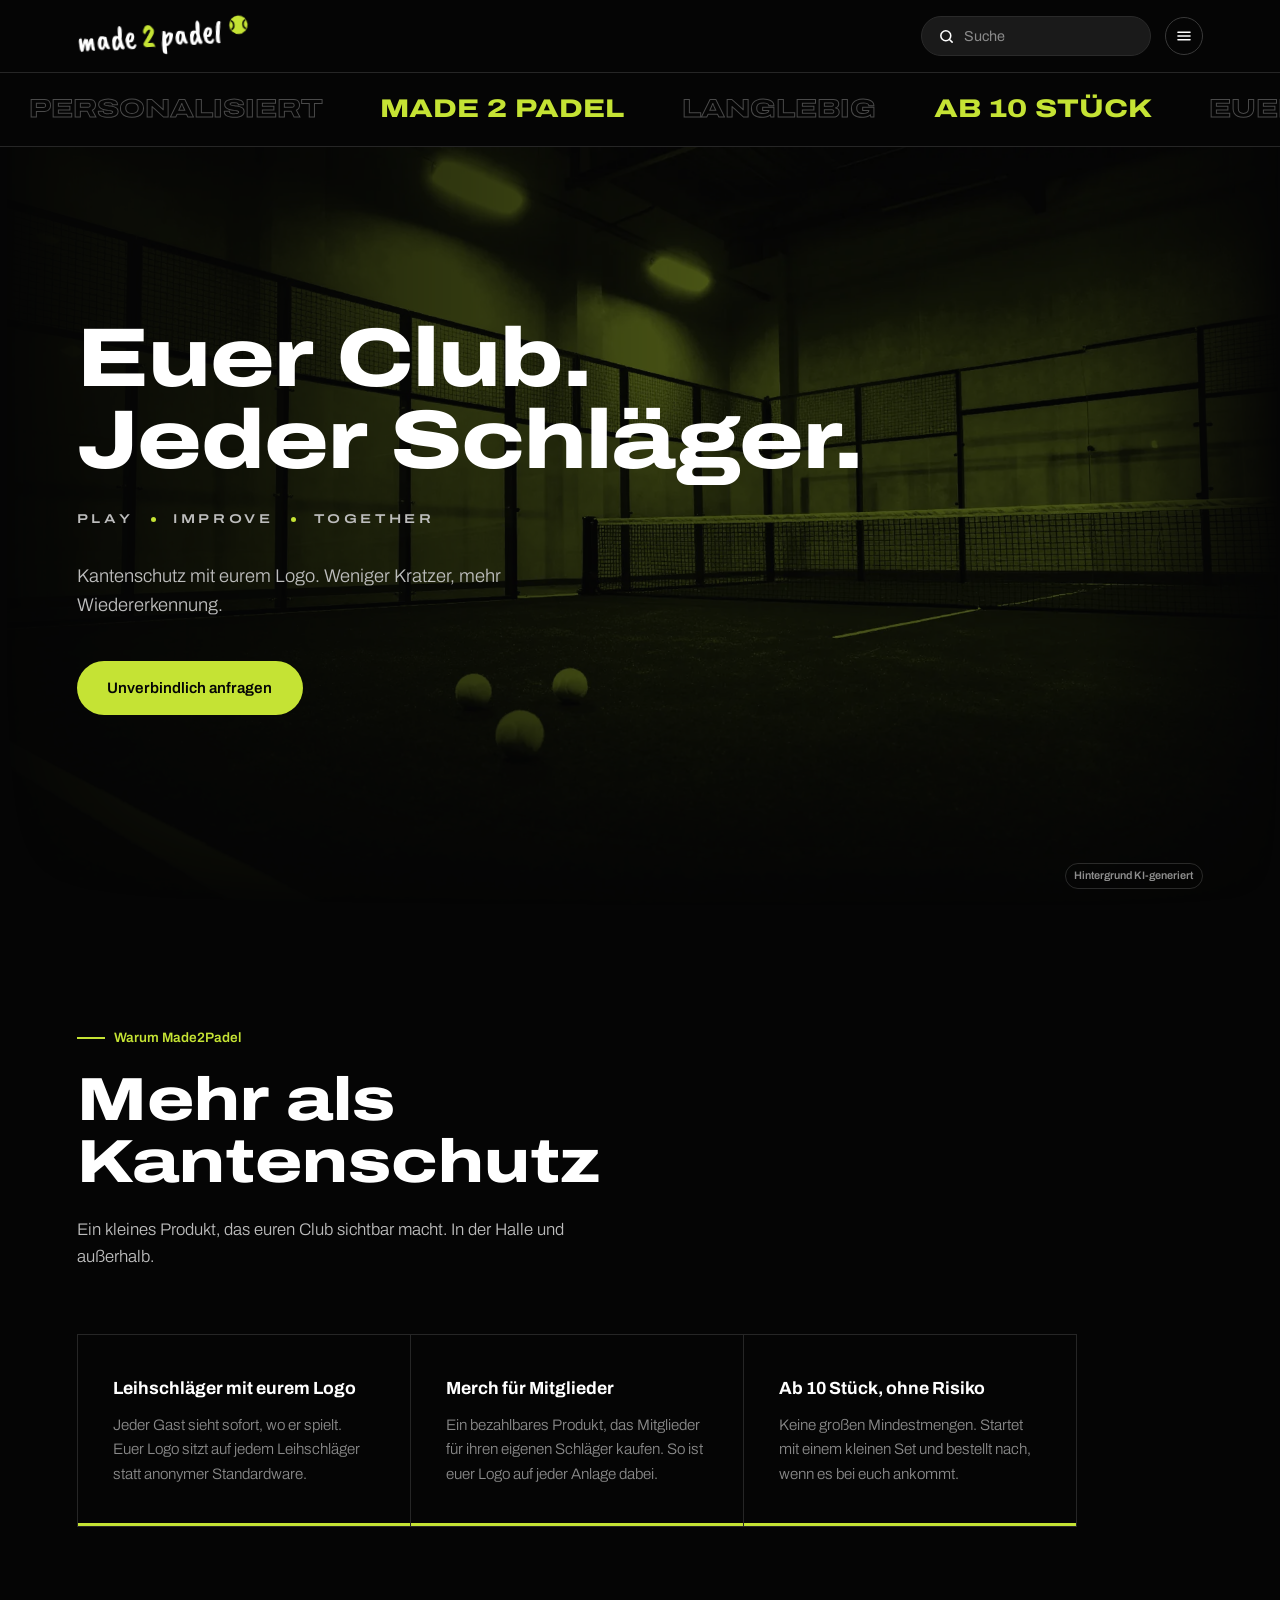
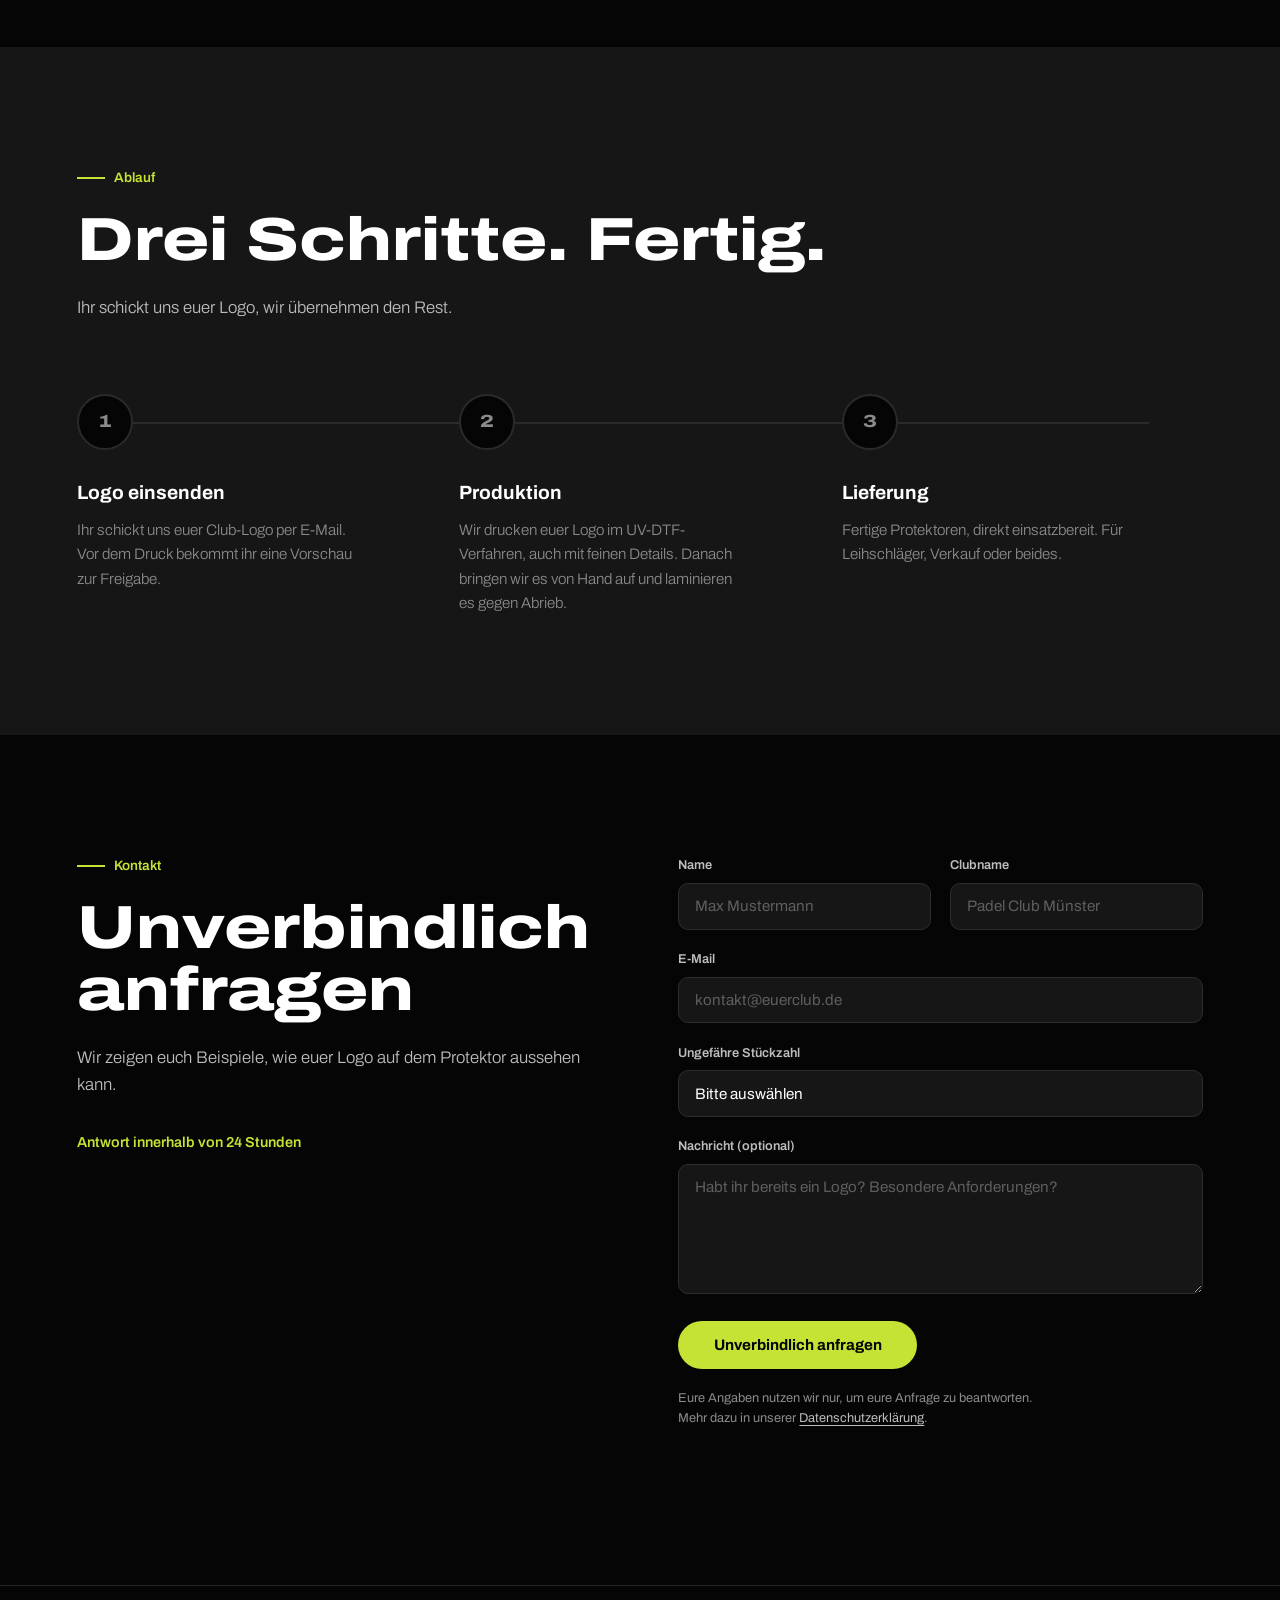
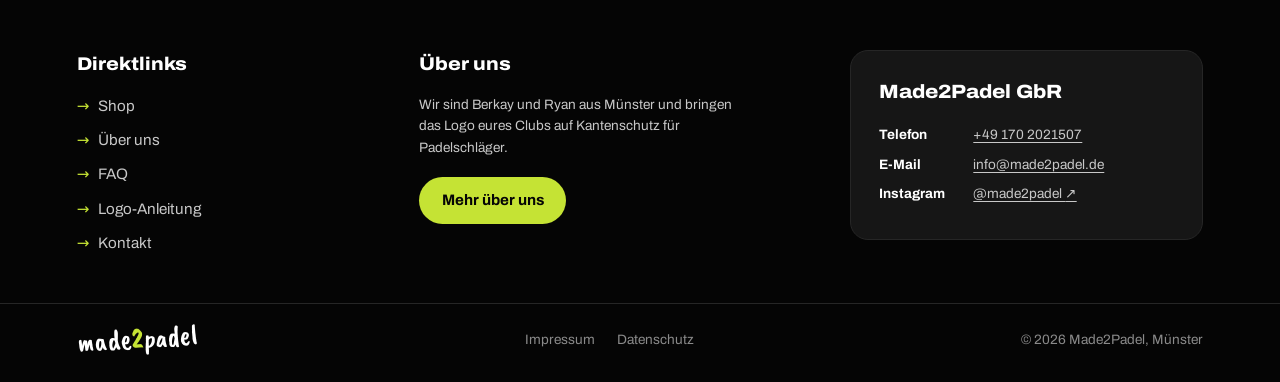
==== index.html @ cf43e8d5 "Linkvorschau (Open Graph) für alle Seiten mit eigenem Vorschaubild Co-Authored-By: Claude Opus 5.5 <" ====
<!DOCTYPE html>
<html lang="de">
<head>
<meta charset="UTF-8">
<meta name="viewport" content="width=device-width, initial-scale=1, viewport-fit=cover">
<link rel="icon" href="/favicon.ico?v=3" sizes="any">
<link rel="icon" href="/favicon-32.png?v=3" type="image/png" sizes="32x32">
<link rel="icon" href="/favicon-192.png?v=3" type="image/png" sizes="192x192">
<link rel="icon" href="/favicon.svg?v=3" type="image/svg+xml">
<link rel="apple-touch-icon" href="/apple-touch-icon.png?v=3">
<title>Made2Padel – Personalisierte Schlägerprotektoren</title>
<link rel="canonical" href="https://made2padel.de/">
<link rel="stylesheet" href="fonts.css">
<meta name="description" content="Personalisierte Schlägerprotektoren mit eurem Club-Logo für Padelclubs. Robust, langlebig, ab 10 Stück. Aus Münster.">
<meta property="og:type" content="website">
<meta property="og:site_name" content="Made2Padel">
<meta property="og:locale" content="de_DE">
<meta property="og:title" content="Made2Padel – Personalisierte Schlägerprotektoren">
<meta property="og:description" content="Personalisierte Schlägerprotektoren mit eurem Club-Logo für Padelclubs. Robust, langlebig, ab 10 Stück. Aus Münster.">
<meta property="og:url" content="https://made2padel.de/">
<meta property="og:image" content="https://made2padel.de/img/og-made2padel.jpg?v=1">
<meta property="og:image:width" content="1200">
<meta property="og:image:height" content="630">
<meta property="og:image:alt" content="made2padel – Kantenschutz mit eurem Club-Logo">
<meta name="twitter:card" content="summary_large_image">
<style>
:root {
  --black: #050505;
  --panel: #161616;
  --line: #262626;
  --lime: #C5E334;
  --lime-d: #A9C627;
  --white: #FFFFFF;
  --gray: #8A8A8A;
  --gray-l: #BDBDBD;
  color-scheme: dark;
  box-sizing: border-box;
  padding-top: env(safe-area-inset-top, 0px);
  padding-bottom: env(safe-area-inset-bottom, 0px);
}
@media (prefers-color-scheme: dark) { :root:not([data-theme="light"]) { --black:#050505; } }
:root[data-theme="dark"] { --black:#050505; }

*, *::before, *::after { box-sizing: border-box; margin: 0; padding: 0; }
html { scroll-behavior: smooth; scroll-padding-top: calc(72px + env(safe-area-inset-top, 0px)); }
body {
  font-family: 'Archivo', system-ui, -apple-system, 'Segoe UI', sans-serif;
  background: var(--black);
  color: var(--white);
  line-height: 1.6;
  overflow-x: hidden;
}
img, svg { max-width: 100%; }
a:focus-visible, button:focus-visible, input:focus-visible, select:focus-visible, textarea:focus-visible {
  outline: 2px solid var(--lime); outline-offset: 3px;
}

/* ---------- Scroll progress ---------- */
.progress {
  position: fixed; top: 0; left: 0; height: 3px; width: 100%;
  background: var(--lime); transform-origin: left; transform: scaleX(0);
  z-index: 200;
}

/* ---------- Nav ---------- */
nav {
  position: fixed; top: 0; left: 0; right: 0; z-index: 100;
  padding-top: env(safe-area-inset-top, 0px);
  transition: background .3s, border-color .3s;
  border-bottom: 1px solid transparent;
}
nav.scrolled { background: rgba(5,5,5,.9); backdrop-filter: blur(10px); border-color: var(--line); }
.nav-inner {
  height: 72px; padding: 0 6vw;
  display: flex; align-items: center; justify-content: space-between;
}
.wordmark {
  font-family: 'Caveat Brush', 'Brush Script MT', cursive;
  font-size: 2rem; line-height: 1; color: var(--white); text-decoration: none;
  display: inline-flex; align-items: center; gap: .35rem;
  transform: rotate(-4deg);
}
.wordmark .two { color: var(--lime); }
.wordmark svg { width: 22px; height: 22px; transform: translateY(-6px); }

/* ---------- Hero ---------- */
.hero {
  min-height: calc(100vh - 140px); min-height: calc(100svh - 140px);
  display: grid; grid-template-columns: 1fr; align-items: center; gap: 4vw;
  padding: 60px 6vw 80px; position: relative; overflow: hidden;
}
.hero h1 {
  font-stretch: 125%; font-weight: 800;
  font-size: clamp(2.6rem, 6.5vw, 5.8rem);
  line-height: .98; letter-spacing: -.01em;
  margin-bottom: 1.75rem;
}
.hero h1 .ln { display: block; overflow: hidden; padding-bottom: .14em; margin-bottom: -.14em; } /* Platz für Unterlängen (g) */
.hero h1 .ln span {
  display: inline-block; transform: translateY(105%);
  animation: rise .9s cubic-bezier(.16,1,.3,1) forwards;
}
.hero h1 .ln:nth-child(2) span { animation-delay: .15s; }
.slogan {
  display: flex; gap: 1.1rem; align-items: center; flex-wrap: wrap;
  font-stretch: 125%; font-size: .8rem; font-weight: 600;
  letter-spacing: .28em; color: var(--gray-l);
  margin-bottom: 2rem;
}
.slogan span { opacity: 0; animation: fade .6s ease forwards; }
.slogan span:nth-child(1) { animation-delay: .6s; }
.slogan span:nth-child(2) { animation-delay: .75s; }
.slogan span:nth-child(3) { animation-delay: .9s; }
.slogan span:nth-child(4) { animation-delay: 1.05s; }
.slogan span:nth-child(5) { animation-delay: 1.2s; }
.slogan .dot { width: 5px; height: 5px; border-radius: 50%; background: var(--lime); }
.hero p {
  font-size: clamp(1rem, 1.6vw, 1.15rem); color: var(--gray-l);
  max-width: 46ch; margin-bottom: 2.5rem; font-weight: 300;
  opacity: 0; animation: fadeUp .8s ease 1.1s forwards;
}
.hero-actions {
  display: flex; gap: 1rem; flex-wrap: wrap; align-items: center;
  opacity: 0; animation: fadeUp .8s ease 1.3s forwards;
}
.btn {
  display: inline-block; text-decoration: none; font-weight: 600; font-size: .95rem;
  padding: .95rem 1.9rem; border-radius: 999px; transition: background .2s, color .2s, transform .2s;
}
.btn-lime { background: var(--lime); color: var(--black); }
.btn-lime:hover { background: var(--white); transform: translateY(-2px); }
.btn-line { color: var(--white); border: 1px solid #3a3a3a; }
.btn-line:hover { border-color: var(--lime); color: var(--lime); }


@keyframes rise { to { transform: translateY(0); } }
@keyframes fade { to { opacity: 1; } }
@keyframes fadeUp { from { opacity: 0; transform: translateY(24px); } to { opacity: 1; transform: none; } }


/* ---------- Marquee (direkt unter der Menüleiste) ---------- */
.marquee { margin-top: calc(72px + env(safe-area-inset-top, 0px)); border-block: 1px solid var(--line); overflow: hidden; padding: 1rem 0; background: transparent; }
.marquee-track { display: flex; width: max-content; animation: marquee 32s linear infinite; }
.marquee-track span {
  font-stretch: 125%; font-weight: 800; font-size: clamp(1.05rem, 2.2vw, 1.6rem);
  padding: 0 1.8rem; white-space: nowrap; color: transparent;
  -webkit-text-stroke: 1px #4a4a4a;
}
.marquee-track span.fill { color: var(--lime); -webkit-text-stroke: 0; }
@keyframes marquee { to { transform: translateX(-50%); } }

/* ---------- Generic sections ---------- */
section.block { padding: 120px 6vw; position: relative; }
.kicker {
  font-size: .85rem; color: var(--lime); font-weight: 600; margin-bottom: 1.25rem;
  display: flex; align-items: center; gap: .6rem;
}
.kicker::before { content: ''; width: 28px; height: 2px; background: var(--lime); }
h2.title {
  font-stretch: 125%; font-weight: 800; line-height: 1.02;
  font-size: clamp(2rem, 5vw, 3.8rem); margin-bottom: 1.5rem; max-width: 18ch;
}
.lead { color: var(--gray-l); font-weight: 300; max-width: 52ch; font-size: 1.05rem; }

/* reveal system */
.reveal { opacity: 0; transform: translateY(40px); transition: opacity .9s cubic-bezier(.16,1,.3,1), transform .9s cubic-bezier(.16,1,.3,1); transition-delay: var(--d, 0s); }
.reveal.from-left { transform: translateX(-60px); }
.reveal.from-right { transform: translateX(60px); }
.reveal.scale { transform: scale(.92); }
.reveal.in { opacity: 1; transform: none; }
.mask { display: block; overflow: hidden; padding-bottom: .14em; margin-bottom: -.14em; }
.mask > span { display: inline-block; transform: translateY(105%); transition: transform 1s cubic-bezier(.16,1,.3,1); transition-delay: var(--d, 0s); }
.in .mask > span, .mask.in > span { transform: none; }

/* ---------- Problem ---------- */
.problem-grid {
  display: grid; grid-template-columns: repeat(2, 1fr); gap: 1px;
  background: var(--line); border: 1px solid var(--line); margin-top: 4rem; max-width: 1000px;
}
.p-card { background: var(--black); padding: 2.5rem 2.2rem; position: relative; overflow: hidden; }
.p-card::after {
  content: ''; position: absolute; left: 0; bottom: 0; height: 3px; width: 100%;
  background: var(--lime); transform: scaleX(0); transform-origin: left;
  transition: transform .9s cubic-bezier(.16,1,.3,1) calc(var(--d, 0s) + .3s);
}
.p-card.in::after { transform: scaleX(1); }
.p-card h3 { font-size: 1.1rem; font-weight: 700; margin-bottom: .6rem; }
.p-card p { color: var(--gray); font-size: .95rem; font-weight: 300; }

/* ---------- Steps ---------- */
.steps { position: relative; margin-top: 4.5rem; display: grid; grid-template-columns: repeat(3, 1fr); gap: 3rem; max-width: 1100px; }
.steps-line { position: absolute; top: 28px; left: 28px; right: 28px; height: 2px; background: #2a2a2a; }
.steps-line b { position: absolute; inset: 0; background: var(--lime); transform-origin: left; transform: scaleX(0); }
.step-item { position: relative; }
.step-num {
  width: 56px; height: 56px; border-radius: 50%;
  border: 2px solid #2a2a2a; background: var(--black);
  display: grid; place-items: center;
  font-stretch: 125%; font-weight: 800; font-size: 1.1rem; color: var(--gray);
  margin-bottom: 1.75rem; position: relative; z-index: 1;
  transition: border-color .4s, color .4s, background .4s;
}
.step-item.lit .step-num { border-color: var(--lime); color: var(--black); background: var(--lime); }
.step-item h3 { font-size: 1.2rem; font-weight: 700; margin-bottom: .6rem; }
.step-item p { color: var(--gray); font-weight: 300; font-size: .95rem; max-width: 32ch; }

/* ---------- Benefits ---------- */
.benefits-layout { display: grid; grid-template-columns: 1fr 1.2fr; gap: 6vw; align-items: start; }
.benefits-left { position: sticky; top: 140px; }
.b-list { list-style: none; }
.b-item {
  padding: 2.4rem 0; border-top: 1px solid var(--line);
  display: grid; grid-template-columns: 48px 1fr; gap: 1.25rem;
  opacity: .28; transition: opacity .5s;
}
.b-item:last-child { border-bottom: 1px solid var(--line); }
.b-item.active { opacity: 1; }
.b-icon {
  width: 48px; height: 48px; border-radius: 50%; border: 1px solid #333;
  display: grid; place-items: center; transition: background .5s, border-color .5s;
}
.b-icon svg { width: 22px; height: 22px; stroke: var(--white); fill: none; stroke-width: 1.6; transition: stroke .5s; }
.b-item.active .b-icon { background: var(--lime); border-color: var(--lime); }
.b-item.active .b-icon svg { stroke: var(--black); }
.b-item h3 { font-stretch: 112%; font-size: 1.35rem; font-weight: 700; margin-bottom: .4rem; }
.b-item p { color: var(--gray-l); font-weight: 300; max-width: 46ch; }

/* ---------- Quality ---------- */
.quality { background: var(--panel); }
.q-grid { list-style: none; display: grid; grid-template-columns: repeat(4, 1fr); gap: 2.5rem; margin-top: 4rem; }
.q-item { border-top: 2px solid var(--lime); padding-top: 1.25rem; }
.q-item h3 { font-size: 1.05rem; font-weight: 700; margin: 0 0 .4rem; }
.q-item p { color: var(--gray); font-size: .9rem; font-weight: 300; }

/* ---------- Contact ---------- */
.contact-layout { display: grid; grid-template-columns: 1fr 1fr; gap: 6vw; align-items: start; }
.contact-note { margin-top: 2rem; color: var(--lime); font-size: .9rem; font-weight: 600; }
form { display: flex; flex-direction: column; gap: 1.2rem; }
.form-row { display: grid; grid-template-columns: 1fr 1fr; gap: 1.2rem; }
label { display: block; font-size: .8rem; font-weight: 600; color: var(--gray-l); margin-bottom: .45rem; }
input, select, textarea {
  width: 100%; background: var(--panel); border: 1px solid #2d2d2d; color: var(--white);
  font-family: inherit; font-size: .95rem; padding: .9rem 1rem; border-radius: 10px;
  transition: border-color .2s; appearance: none;
}
input::placeholder, textarea::placeholder { color: #5e5e5e; }
input:focus, select:focus, textarea:focus { outline: none; border-color: var(--lime); }
textarea { min-height: 130px; resize: vertical; }
.btn-submit {
  align-self: flex-start; background: var(--lime); color: var(--black); border: none;
  font-family: inherit; font-weight: 700; font-size: .95rem; padding: 1rem 2.2rem;
  border-radius: 999px; cursor: pointer; transition: background .2s, transform .2s;
}
.btn-submit:hover { background: var(--white); transform: translateY(-2px); }

form[hidden], .form-done[hidden] { display: none; }
.btn-submit:disabled { opacity: .6; cursor: wait; transform: none; }
.form-status { font-size: .9rem; color: #ff8a80; min-height: 1.2em; }
.form-done {
  background: var(--panel); border: 1px solid var(--line); border-radius: 16px;
  padding: 3rem 2.5rem; text-align: left; animation: fadeUp .6s cubic-bezier(.16,1,.3,1) both;
}
.form-done:focus { outline: none; }
.form-done svg { width: 64px; height: 64px; margin-bottom: 1.5rem; }
.form-done circle { fill: none; stroke: var(--lime); stroke-width: 3; stroke-dasharray: 190; stroke-dashoffset: 190; animation: dash .7s ease .1s forwards; }
.form-done path { fill: none; stroke: var(--lime); stroke-width: 4; stroke-linecap: round; stroke-linejoin: round; stroke-dasharray: 50; stroke-dashoffset: 50; animation: dash .45s ease .7s forwards; }
@keyframes dash { to { stroke-dashoffset: 0; } }
.form-done h3 { font-stretch: 125%; font-weight: 800; font-size: 1.8rem; margin-bottom: .6rem; }
.form-done p { color: var(--gray-l); font-weight: 300; margin-bottom: 1.75rem; }
.btn-line-sm {
  background: none; border: 1px solid #3a3a3a; color: var(--white); font-family: inherit;
  font-size: .9rem; font-weight: 600; padding: .75rem 1.4rem; border-radius: 999px; cursor: pointer;
  transition: border-color .2s, color .2s;
}
.btn-line-sm:hover { border-color: var(--lime); color: var(--lime); }

/* ---------- Footer ---------- */
footer {
  border-top: 1px solid var(--line); padding: 2.5rem 6vw;
  display: flex; align-items: center; justify-content: space-between; gap: 1rem; flex-wrap: wrap;
}
footer p { color: var(--gray); font-size: .85rem; }

.form-privacy { font-size: .8rem; color: var(--gray); max-width: 52ch; }
.form-privacy a, .legal-links a { color: var(--gray-l); text-decoration: underline; text-underline-offset: 3px; }
.form-privacy a:hover, .legal-links a:hover { color: var(--lime); }
.legal-links { display: flex; gap: 1.5rem; flex-wrap: wrap; font-size: .85rem; }

/* ---------- Dropdown menu ---------- */
.nav-right { display: flex; align-items: center; gap: .9rem; }
.menu { position: relative; }
.menu-btn {
  display: inline-flex; align-items: center; gap: .4rem; background: none; cursor: pointer;
  border: 1px solid #3a3a3a; color: var(--white); font-family: inherit; font-size: .85rem; font-weight: 600;
  padding: .55rem 1rem; border-radius: 999px; transition: border-color .2s, color .2s;
}
.menu-btn:hover, .menu-btn[aria-expanded="true"] { border-color: var(--lime); color: var(--lime); }
.menu-btn svg { width: 16px; height: 16px; fill: none; stroke: currentColor; stroke-width: 2.2; stroke-linecap: round; stroke-linejoin: round; transition: transform .3s; }
.menu-btn[aria-expanded="true"] svg { transform: rotate(180deg); }
.menu-list {
  list-style: none; position: absolute; right: 0; top: calc(100% + .7rem); width: 280px;
  background: #101010; border: 1px solid var(--line); border-radius: 16px;
  padding: .5rem; box-shadow: 0 20px 50px rgba(0,0,0,.5);
  opacity: 0; visibility: hidden; transform: translateY(-8px) scale(.98); transform-origin: top right;
  transition: opacity .25s, transform .3s cubic-bezier(.16,1,.3,1), visibility 0s .3s;
}
.menu.open .menu-list { opacity: 1; visibility: visible; transform: none; transition: opacity .25s, transform .3s cubic-bezier(.16,1,.3,1), visibility 0s; }
.menu-list li { opacity: 0; transform: translateX(8px); transition: opacity .3s, transform .3s; }
.menu.open .menu-list li { opacity: 1; transform: none; }
.menu.open .menu-list li:nth-child(2) { transition-delay: .04s; }
.menu.open .menu-list li:nth-child(3) { transition-delay: .08s; }
.menu.open .menu-list li:nth-child(4) { transition-delay: .12s; }
.menu-list a {
  display: flex; flex-direction: column; gap: .1rem; padding: .75rem .9rem; border-radius: 10px;
  text-decoration: none; color: var(--white); position: relative; transition: background .2s;
}
.menu-list a::before { content: ''; position: absolute; left: 0; top: 25%; bottom: 25%; width: 3px; border-radius: 3px; background: var(--lime); transform: scaleY(0); transition: transform .25s; }
.menu-list a:hover, .menu-list a:focus-visible { background: #1f1f1f; }
.menu-list a:hover::before, .menu-list a:focus-visible::before { transform: scaleY(1); }
.mi { font-weight: 700; font-size: .95rem; }
.md { font-size: .8rem; color: var(--gray); }

/* ---------- Responsive ---------- */
@media (max-width: 860px) {
  .hero { grid-template-columns: 1fr; padding-top: 40px; }
  .wordmark { font-size: 1.6rem; }
  .menu-btn { font-size: .78rem; padding: .5rem .8rem; }
  .nav-right { gap: .5rem; }
  .menu-list { position: fixed; left: 4vw; right: 4vw; width: auto; top: calc(72px + env(safe-area-inset-top, 0px)); }
  .problem-grid, .steps, .benefits-layout, .contact-layout, .form-row { grid-template-columns: 1fr; }
  .steps-line { display: none; }
  .benefits-left { position: static; }
  .q-grid { grid-template-columns: 1fr 1fr; }
}
@media (max-width: 480px) { .q-grid { grid-template-columns: 1fr; } }

@media (prefers-reduced-motion: reduce) {
  *, *::before, *::after { animation: none !important; transition: none !important; }
  .hero h1 .ln span, .mask > span { transform: none; }
  .slogan span, .hero p, .hero-actions, .reveal { opacity: 1; transform: none; }
  .b-item { opacity: 1; }
}
html { overflow-x: clip; } /* verhindert seitliches Verschieben auf dem Handy */
/* ---------- Hero-Hintergrund: Court-Bild in Markenfarben (KI-generiert) ---------- */
.hero { isolation: isolate; }
.hero::before {
  content: ''; position: absolute; inset: 0; z-index: -1; pointer-events: none; opacity: .35;
  background: url('/img/hero-court-2000.jpg') center 60% / cover no-repeat;
  background-image: image-set(url('/img/hero-court-2000.webp') type('image/webp'), url('/img/hero-court-2000.jpg') type('image/jpeg'));
  -webkit-mask: linear-gradient(90deg, transparent 0%, #000 55%, #000 85%, transparent 100%), linear-gradient(#000 70%, transparent);
  -webkit-mask-composite: source-in;
  mask: linear-gradient(90deg, transparent 0%, #000 55%, #000 85%, transparent 100%), linear-gradient(#000 70%, transparent);
  mask-composite: intersect;
}
.hero .ai-tag { position: absolute; right: 6vw; bottom: 18px; font-size: .68rem; font-weight: 600; color: rgba(255,255,255,.55);
  border: 1px solid rgba(255,255,255,.15); padding: .2rem .55rem; border-radius: 999px; }
@media (max-width: 860px) {
  .hero::before {
    background-image: url('/img/hero-court-1000.jpg');
    background-image: image-set(url('/img/hero-court-1000.webp') type('image/webp'), url('/img/hero-court-1000.jpg') type('image/jpeg'));
    background-position: 40% 60%; opacity: .28;
    -webkit-mask: linear-gradient(#000 60%, transparent); mask: linear-gradient(#000 60%, transparent);
  }
  .hero .ai-tag { bottom: 10px; }
}
/* ---------- Social-Link im Footer ---------- */
.social-link { display: inline-flex; align-items: center; gap: .3rem; color: var(--lime) !important; font-weight: 600; text-decoration: none; }
.social-link:hover { text-decoration: underline; }
.sr { position: absolute; width: 1px; height: 1px; overflow: hidden; clip: rect(0 0 0 0); white-space: nowrap; }
/* ---------- Menü-Button als Symbol ---------- */
.menu-btn { width: 38px; height: 38px; padding: 0 !important; gap: 0; justify-content: center; border-radius: 50%; }
.menu-btn svg { width: 18px; height: 18px; }
.menu-btn[aria-expanded="true"] svg { transform: none; }
@media (max-width: 860px) { .menu-btn { width: 34px; height: 34px; } .menu-btn svg { width: 16px; height: 16px; } }
.why-grid { grid-template-columns: repeat(3, 1fr); }
@media (max-width: 860px) { .why-grid { grid-template-columns: 1fr; } }
/* ---------- Footer (auf allen Seiten gleich) ---------- */
footer.site-footer { display: block; border-top: 1px solid #262626; padding: 64px 6vw 28px; font-size: .95rem; background: transparent; }
footer.site-footer .ft-grid { display: grid; grid-template-columns: 1fr 1.3fr 1.2fr; gap: 48px; align-items: start; max-width: 1200px; margin: 0 auto; }
footer.site-footer .ft-h { font-stretch: 112%; font-weight: 800; font-size: 1.15rem; margin: 0 0 14px; color: #fff; }
footer.site-footer .ft-links { list-style: none; margin: 0; padding: 0; display: grid; gap: 10px; }
footer.site-footer .ft-links a { color: #C8C8C8; text-decoration: none; display: inline-flex; align-items: center; gap: .5rem; }
footer.site-footer .ft-links a::before { content: '→'; color: #C5E334; transition: transform .2s; }
footer.site-footer .ft-links a:hover { color: #fff; }
footer.site-footer .ft-links a:hover::before { transform: translateX(3px); }
footer.site-footer .ft-text { color: #C8C8C8; line-height: 1.6; margin: 0 0 18px; max-width: 40ch; }
footer.site-footer .ft-btn { display: inline-block; background: #C5E334; color: #050505; font-weight: 700; text-decoration: none; padding: .7rem 1.4rem; border-radius: 999px; transition: background .2s; }
footer.site-footer .ft-btn:hover { background: #fff; }
footer.site-footer .ft-card { background: #161616; border: 1px solid #262626; border-radius: 18px; padding: 26px 28px; }
footer.site-footer .ft-name { font-stretch: 112%; font-weight: 800; font-size: 1.2rem; margin: 0 0 16px; color: #fff; }
footer.site-footer .ft-line { margin: 0 0 8px; color: #C8C8C8; display: flex; flex-wrap: wrap; gap: .4rem; }
footer.site-footer .ft-line > span { font-weight: 700; color: #fff; min-width: 5.5rem; }
footer.site-footer .ft-line a { color: #C8C8C8; text-decoration: underline; text-underline-offset: 3px; overflow-wrap: anywhere; }
footer.site-footer .ft-line a:hover { color: #C5E334; }
footer.site-footer .ft-bottom { position: relative; max-width: 1200px; margin: 48px auto 0; padding-top: 22px; display: flex; align-items: center; justify-content: space-between; gap: 14px 28px; flex-wrap: wrap; }
footer.site-footer { overflow: hidden; }
footer.site-footer .ft-bottom::before { content: ''; position: absolute; top: 0; left: 50%; width: 100vw; transform: translateX(-50%); border-top: 1px solid #262626; }
footer.site-footer .ft-mark { font-family: 'Caveat Brush', 'Brush Script MT', cursive; font-size: 1.8rem; line-height: 1; color: #fff; text-decoration: none; display: inline-block; transform: rotate(-4deg); }
footer.site-footer .ft-mark span { color: #C5E334; }
footer.site-footer .ft-legal { display: flex; gap: 1.4rem; flex-wrap: wrap; font-size: .85rem; }
footer.site-footer .ft-legal a { color: #8A8A8A; text-decoration: none; }
footer.site-footer .ft-legal a:hover { color: #fff; }
footer.site-footer .ft-copy { margin: 0; color: #8A8A8A; font-size: .85rem; }
footer.site-footer .sr { position: absolute; width: 1px; height: 1px; overflow: hidden; clip: rect(0 0 0 0); white-space: nowrap; }
@media (max-width: 900px) { footer.site-footer .ft-grid { grid-template-columns: 1fr 1fr; } footer.site-footer .ft-card { grid-column: 1 / -1; } }
@media (max-width: 560px) { footer.site-footer { padding-top: 48px; } footer.site-footer .ft-grid { grid-template-columns: 1fr; gap: 36px; } footer.site-footer .ft-bottom { flex-direction: column; align-items: flex-start; } }
</style>
</head>
<body>

<div class="progress" id="progress"></div>

<nav id="nav">
  <div class="nav-inner">
    <a href="#top" class="wordmark" aria-label="Made2Padel Startseite">made<span class="two">2</span>padel
      <svg viewBox="0 0 24 24" aria-hidden="true"><circle cx="12" cy="12" r="10" fill="#C5E334"/><path d="M4 7c4 2 4 8 0 10M20 7c-4 2-4 8 0 10" stroke="#050505" stroke-width="1.6" fill="none"/></svg>
    </a>
    <div class="nav-right">
      <button class="search-btn" id="searchBtn" type="button" aria-label="Suche öffnen" aria-expanded="false"><svg viewBox="0 0 24 24" fill="none" stroke="currentColor" stroke-width="2.2" stroke-linecap="round" aria-hidden="true"><circle cx="11" cy="11" r="7"/><path d="M20 20l-3.5-3.5"/></svg><span class="sb-label">Suche</span></button>
      <div class="menu" id="menu">
        <button class="menu-btn" id="menuBtn" aria-expanded="false" aria-controls="menuList" aria-label="Menü öffnen"><svg viewBox="0 0 24 24" aria-hidden="true"><path d="M4 7h16M4 12h16M4 17h16"/></svg></button>
        <ul class="menu-list" id="menuList" role="list">
          <li><a href="/shop"><span class="mi">Shop</span><span class="md">Zubehör mit eurem Logo</span></a></li>
          <li><a href="/ueber-uns"><span class="mi">Über uns</span><span class="md">Wer hinter Made2Padel steckt</span></a></li>
          <li><a href="/faq"><span class="mi">FAQ</span><span class="md">Häufige Fragen</span></a></li>
          <li><a href="/logo-anleitung"><span class="mi">Logo-Anleitung</span><span class="md">So schickt ihr uns euer Logo</span></a></li>
        </ul>
      </div>
    </div>
  </div>
</nav>

<!-- MARQUEE -->
<div class="marquee" aria-hidden="true">
  <div class="marquee-track">
    <span>PERSONALISIERT</span><span class="fill">MADE 2 PADEL</span><span>LANGLEBIG</span><span class="fill">AB 10 STÜCK</span><span>EUER LOGO</span><span class="fill">PERSONALISIERT</span><span>MADE 2 PADEL</span><span class="fill">LANGLEBIG</span><span>AB 10 STÜCK</span><span class="fill">EUER LOGO</span>
    <span>PERSONALISIERT</span><span class="fill">MADE 2 PADEL</span><span>LANGLEBIG</span><span class="fill">AB 10 STÜCK</span><span>EUER LOGO</span><span class="fill">PERSONALISIERT</span><span>MADE 2 PADEL</span><span class="fill">LANGLEBIG</span><span>AB 10 STÜCK</span><span class="fill">EUER LOGO</span>
  </div>
</div>

<!-- HERO -->
<header class="hero" id="top">
  <div>
    <h1>
      <span class="ln"><span>Euer Club.</span></span>
      <span class="ln"><span>Jeder Schläger.</span></span>
    </h1>
    <div class="slogan" aria-label="Play, Improve, Together">
      <span>PLAY</span><span class="dot"></span><span>IMPROVE</span><span class="dot"></span><span>TOGETHER</span>
    </div>
    <p>Kantenschutz mit eurem Logo. Weniger Kratzer, mehr Wiedererkennung.</p>
    <div class="hero-actions">
      <a href="#kontakt" class="btn btn-lime">Unverbindlich anfragen</a>
    </div>
  </div>

  <span class="ai-tag" role="note" aria-label="Hinweis: Das Hintergrundbild ist KI-generiert">Hintergrund KI-generiert</span>
</header>

<!-- WARUM -->
<section class="block" id="vorteile">
  <div class="kicker reveal">Warum Made2Padel</div>
  <h2 class="title reveal"><span class="mask"><span>Mehr als</span></span><span class="mask"><span style="--d:.1s">Kantenschutz</span></span></h2>
  <p class="lead reveal" style="--d:.2s">Ein kleines Produkt, das euren Club sichtbar macht. In der Halle und außerhalb.</p>
  <div class="problem-grid why-grid">
    <div class="p-card reveal" style="--d:0s"><h3>Leihschläger mit eurem Logo</h3><p>Jeder Gast sieht sofort, wo er spielt. Euer Logo sitzt auf jedem Leihschläger statt anonymer Standardware.</p></div>
    <div class="p-card reveal" style="--d:.12s"><h3>Merch für Mitglieder</h3><p>Ein bezahlbares Produkt, das Mitglieder für ihren eigenen Schläger kaufen. So ist euer Logo auf jeder Anlage dabei.</p></div>
    <div class="p-card reveal" style="--d:.24s"><h3>Ab 10 Stück, ohne Risiko</h3><p>Keine großen Mindestmengen. Startet mit einem kleinen Set und bestellt nach, wenn es bei euch ankommt.</p></div>
  </div>
</section>

<!-- STEPS -->
<section class="block" id="ablauf" style="background:var(--panel)">
  <div class="kicker reveal">Ablauf</div>
  <h2 class="title reveal"><span class="mask"><span>Drei Schritte. Fertig.</span></span></h2>
  <p class="lead reveal" style="--d:.15s">Ihr schickt uns euer Logo, wir übernehmen den Rest.</p>
  <div class="steps" id="steps">
    <div class="steps-line"><b id="stepsFill"></b></div>
    <div class="step-item"><div class="step-num">1</div><h3>Logo einsenden</h3><p>Ihr schickt uns euer Club-Logo per E-Mail. Vor dem Druck bekommt ihr eine Vorschau zur Freigabe.</p></div>
    <div class="step-item"><div class="step-num">2</div><h3>Produktion</h3><p>Wir drucken euer Logo im UV-DTF-Verfahren, auch mit feinen Details. Danach bringen wir es von Hand auf und laminieren es gegen Abrieb.</p></div>
    <div class="step-item"><div class="step-num">3</div><h3>Lieferung</h3><p>Fertige Protektoren, direkt einsatzbereit. Für Leihschläger, Verkauf oder beides.</p></div>
  </div>
</section>

<!-- CONTACT -->
<section class="block" id="kontakt">
  <div class="contact-layout">
    <div>
      <div class="kicker reveal">Kontakt</div>
      <h2 class="title reveal"><span class="mask"><span>Unverbindlich</span></span><span class="mask"><span style="--d:.1s">anfragen</span></span></h2>
      <p class="lead reveal" style="--d:.2s">Wir zeigen euch Beispiele, wie euer Logo auf dem Protektor aussehen kann.</p>
      <p class="contact-note reveal" style="--d:.3s">Antwort innerhalb von 24 Stunden</p>
    </div>

    <form class="reveal from-right" id="contactForm" action="https://formspree.io/f/mnpnoowo" method="POST">
      <div class="form-row">
        <div>
          <label for="name">Name</label>
          <input type="text" id="name" name="name" placeholder="Max Mustermann" required>
        </div>
        <div>
          <label for="club">Clubname</label>
          <input type="text" id="club" name="club" placeholder="Padel Club Münster" required>
        </div>
      </div>
      <div>
        <label for="email">E-Mail</label>
        <input type="email" id="email" name="email" placeholder="kontakt@euerclub.de" required>
      </div>
      <div>
        <label for="menge">Ungefähre Stückzahl</label>
        <select id="menge" name="stueckzahl">
          <option value="">Bitte auswählen</option>
          <option>10 – 30 Stück</option>
          <option>30 – 50 Stück</option>
          <option>50+ Stück</option>
        </select>
      </div>
      <div>
        <label for="nachricht">Nachricht (optional)</label>
        <textarea id="nachricht" name="nachricht" placeholder="Habt ihr bereits ein Logo? Besondere Anforderungen?"></textarea>
      </div>
      <input type="hidden" name="_subject" value="Neue Anfrage – Made2Padel">
      <input type="text" name="_gotcha" tabindex="-1" autocomplete="off" aria-hidden="true" style="display:none">
      <button type="submit" class="btn-submit" id="submitBtn">Unverbindlich anfragen</button>
      <p class="form-privacy">Eure Angaben nutzen wir nur, um eure Anfrage zu beantworten. Mehr dazu in unserer <a href="/datenschutz">Datenschutzerklärung</a>.</p>
      <p class="form-status" id="formStatus" role="status" aria-live="polite"></p>
    </form>
    <div class="form-done" id="formDone" tabindex="-1" hidden>
      <svg viewBox="0 0 64 64" aria-hidden="true"><circle cx="32" cy="32" r="30"/><path d="M19 33l9 9 17-19"/></svg>
      <h3>Anfrage gesendet</h3>
      <p>Danke! Wir melden uns innerhalb von 24 Stunden bei euch.</p>
      <button type="button" class="btn-line-sm" id="againBtn">Weitere Anfrage senden</button>
    </div>
  </div>
</section>

<footer class="site-footer">
  <div class="ft-grid">
    <div class="ft-col" role="navigation" aria-label="Direktlinks">
      <h2 class="ft-h">Direktlinks</h2>
      <ul class="ft-links">
        <li><a href="/shop">Shop</a></li>
        <li><a href="/ueber-uns">Über uns</a></li>
        <li><a href="/faq">FAQ</a></li>
        <li><a href="/logo-anleitung">Logo-Anleitung</a></li>
        <li><a href="/#kontakt">Kontakt</a></li>
      </ul>
    </div>
    <div class="ft-col">
      <h2 class="ft-h">Über uns</h2>
      <p class="ft-text">Wir sind Berkay und Ryan aus Münster und bringen das Logo eures Clubs auf Kantenschutz für Padelschläger.</p>
      <a class="ft-btn" href="/ueber-uns">Mehr über uns</a>
    </div>
    <div class="ft-card">
      <p class="ft-name">Made2Padel GbR</p>
      <p class="ft-line"><span>Telefon</span> <a href="tel:+491702021507">+49 170 2021507</a></p>
      <p class="ft-line"><span>E-Mail</span> <a href="mailto:info@made2padel.de">info@made2padel.de</a></p>
      <p class="ft-line"><span>Instagram</span> <a href="https://www.instagram.com/made2padel/" target="_blank" rel="noopener">@made2padel <span aria-hidden="true">↗</span><span class="sr">(öffnet in neuem Tab)</span></a></p>
    </div>
  </div>
  <div class="ft-bottom">
    <a href="/" class="ft-mark" aria-label="Made2Padel Startseite">made<span>2</span>padel</a>
    <div class="ft-legal"><a href="/impressum">Impressum</a><a href="/datenschutz">Datenschutz</a></div>
    <p class="ft-copy">© 2026 Made2Padel, Münster</p>
  </div>
</footer>

<script>
(function () {
  const reduce = window.matchMedia('(prefers-reduced-motion: reduce)').matches;
  const clamp = (v, a = 0, b = 1) => Math.min(b, Math.max(a, v));
  const seg = (p, a, b) => clamp((p - a) / (b - a));

  /* dropdown menu */
  const menu = document.getElementById('menu');
  const menuBtn = document.getElementById('menuBtn');
  const setMenu = open => { menu.classList.toggle('open', open); menuBtn.setAttribute('aria-expanded', open); };
  menuBtn.addEventListener('click', e => { e.stopPropagation(); setMenu(!menu.classList.contains('open')); });
  document.addEventListener('click', e => { if (!menu.contains(e.target)) setMenu(false); });
  document.addEventListener('keydown', e => { if (e.key === 'Escape' && menu.classList.contains('open')) { setMenu(false); menuBtn.focus(); } });
  menu.addEventListener('focusout', e => { if (!menu.contains(e.relatedTarget)) setMenu(false); });

  /* contact form: send in background, stay on page */
  const form = document.getElementById('contactForm');
  const done = document.getElementById('formDone');
  const statusEl = document.getElementById('formStatus');
  const btn = document.getElementById('submitBtn');
  form.addEventListener('submit', async (ev) => {
    ev.preventDefault();
    statusEl.textContent = '';
    btn.disabled = true; btn.textContent = 'Wird gesendet …';
    try {
      const res = await fetch(form.action, { method: 'POST', body: new FormData(form), headers: { 'Accept': 'application/json' } });
      if (!res.ok) throw new Error();
      form.reset();
      form.hidden = true; done.hidden = false; done.focus();
    } catch (e) {
      statusEl.textContent = 'Die Anfrage konnte nicht gesendet werden. Bitte versucht es erneut oder schreibt an info@made2padel.de.';
    } finally {
      btn.disabled = false; btn.textContent = 'Unverbindlich anfragen';
    }
  });
  document.getElementById('againBtn').addEventListener('click', () => { done.hidden = true; form.hidden = false; form.querySelector('input').focus(); });

  /* reveal on scroll */
  const io = new IntersectionObserver((entries) => {
    entries.forEach(e => { if (e.isIntersecting) { e.target.classList.add('in'); io.unobserve(e.target); } });
  }, { threshold: 0.18, rootMargin: '0px 0px -8% 0px' });
  document.querySelectorAll('.reveal').forEach(el => io.observe(el));

  /* benefits: highlight item in the middle of the screen */
  const bio = new IntersectionObserver((entries) => {
    entries.forEach(e => e.target.classList.toggle('active', e.isIntersecting));
  }, { rootMargin: '-42% 0px -42% 0px' });
  document.querySelectorAll('.b-item').forEach(el => bio.observe(el));

  const nav = document.getElementById('nav');
  const bar = document.getElementById('progress');
  const steps = document.getElementById('steps');
  const stepsFill = document.getElementById('stepsFill');
  const stepItems = document.querySelectorAll('.step-item');

  if (reduce) { stepsFill.style.transform = 'scaleX(1)'; stepItems.forEach(s => s.classList.add('lit')); return; }

  let ticking = false;
  function onScroll() {
    const y = window.scrollY, vh = window.innerHeight;
    const max = document.documentElement.scrollHeight - vh;
    bar.style.transform = `scaleX(${max > 0 ? y / max : 0})`;
    nav.classList.toggle('scrolled', y > 30);

    /* steps line */
    const s = steps.getBoundingClientRect();
    const sp = clamp((vh * 0.8 - s.top) / (s.height + vh * 0.2));
    stepsFill.style.transform = `scaleX(${sp})`;
    stepItems.forEach((it, i) => it.classList.toggle('lit', sp >= i * 0.42 + 0.02));

    ticking = false;
  }
  window.addEventListener('scroll', () => { if (!ticking) { requestAnimationFrame(onScroll); ticking = true; } }, { passive: true });
  window.addEventListener('resize', onScroll);
  onScroll();
})();
</script>
<script src="/search.js?v=3" defer></script>
<script src="/site.js?v=3" defer></script>
</body>
</html>
---- fonts.css ----
/* Made2Padel Schriften – lokal eingebunden, keine Verbindung zu Google */
@font-face {
  font-family: 'Archivo';
  font-style: normal;
  font-display: swap;
  font-weight: 100 900;
  font-stretch: 62% 125%;
  src: url([data-uri]) format('woff2-variations');
}
@font-face {
  font-family: 'Caveat Brush';
  font-style: normal;
  font-display: swap;
  font-weight: 400;
  src: url([data-uri]) format('woff2');
}
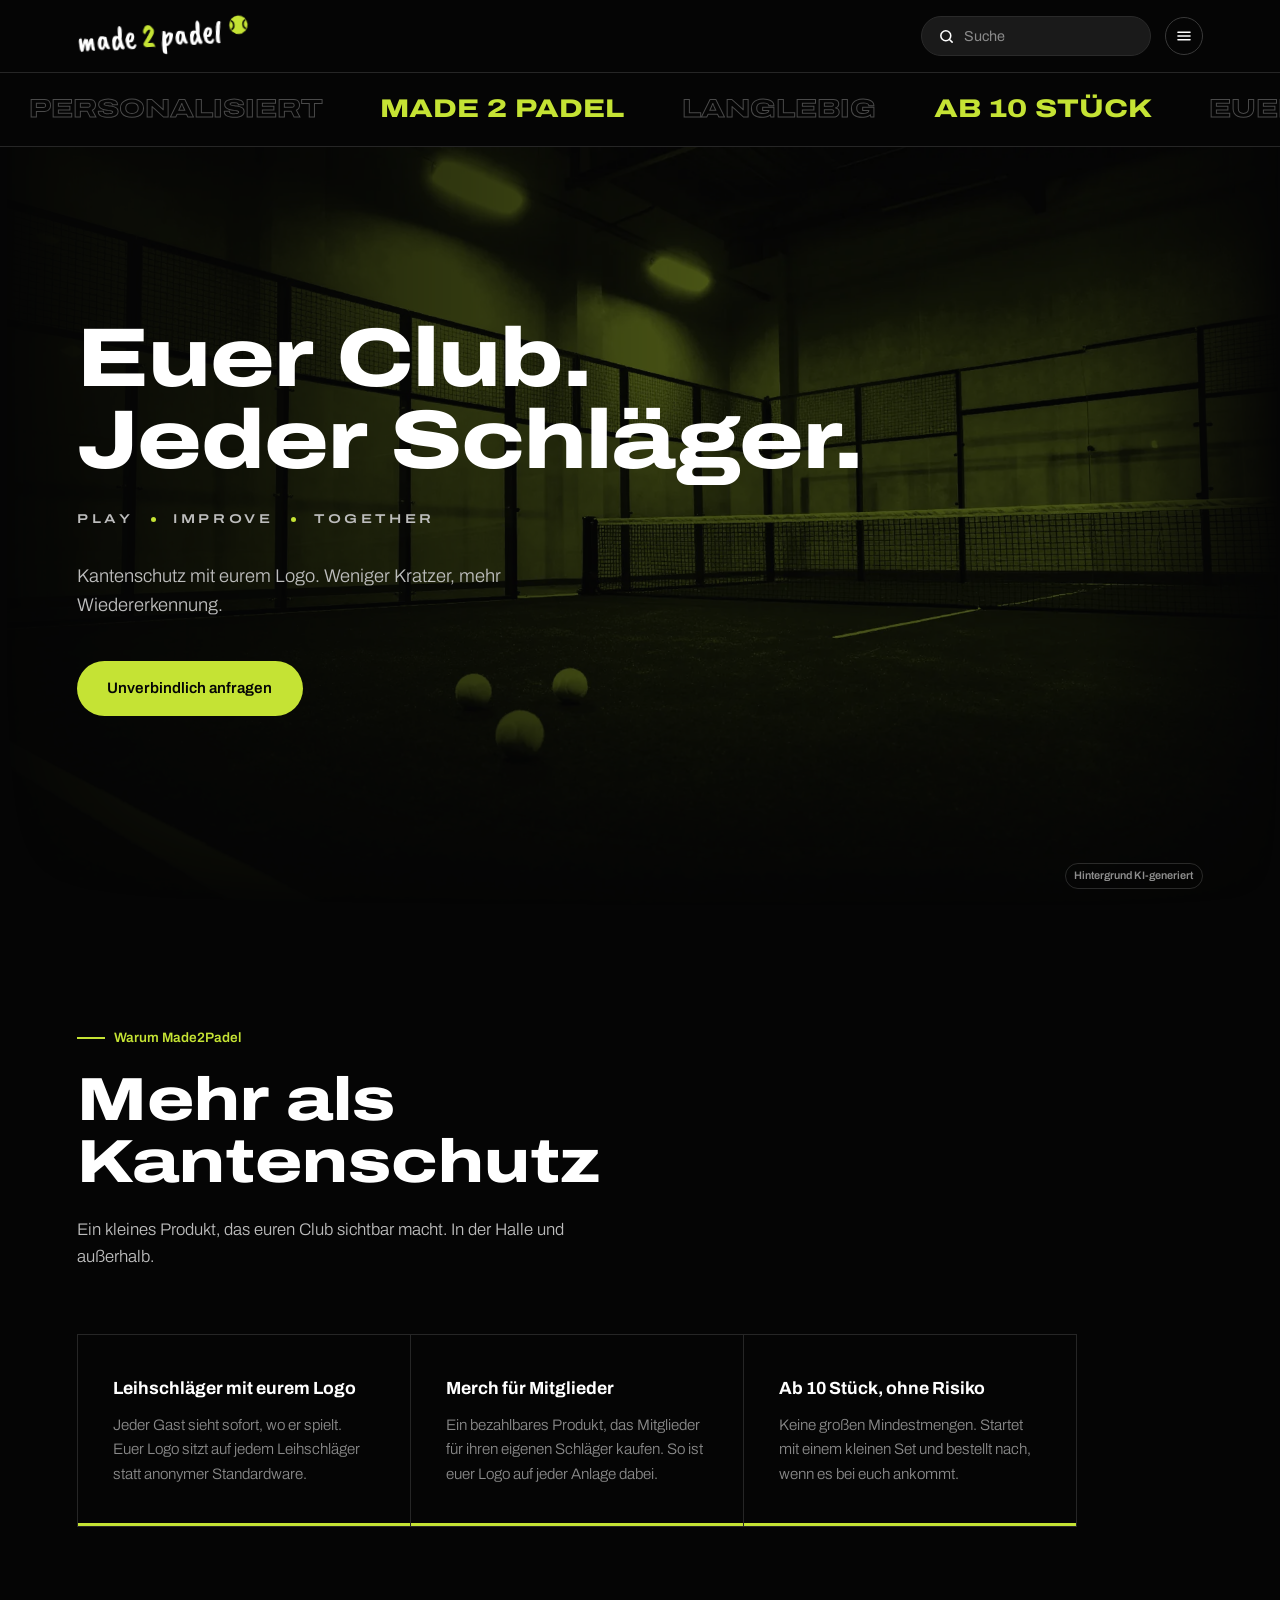
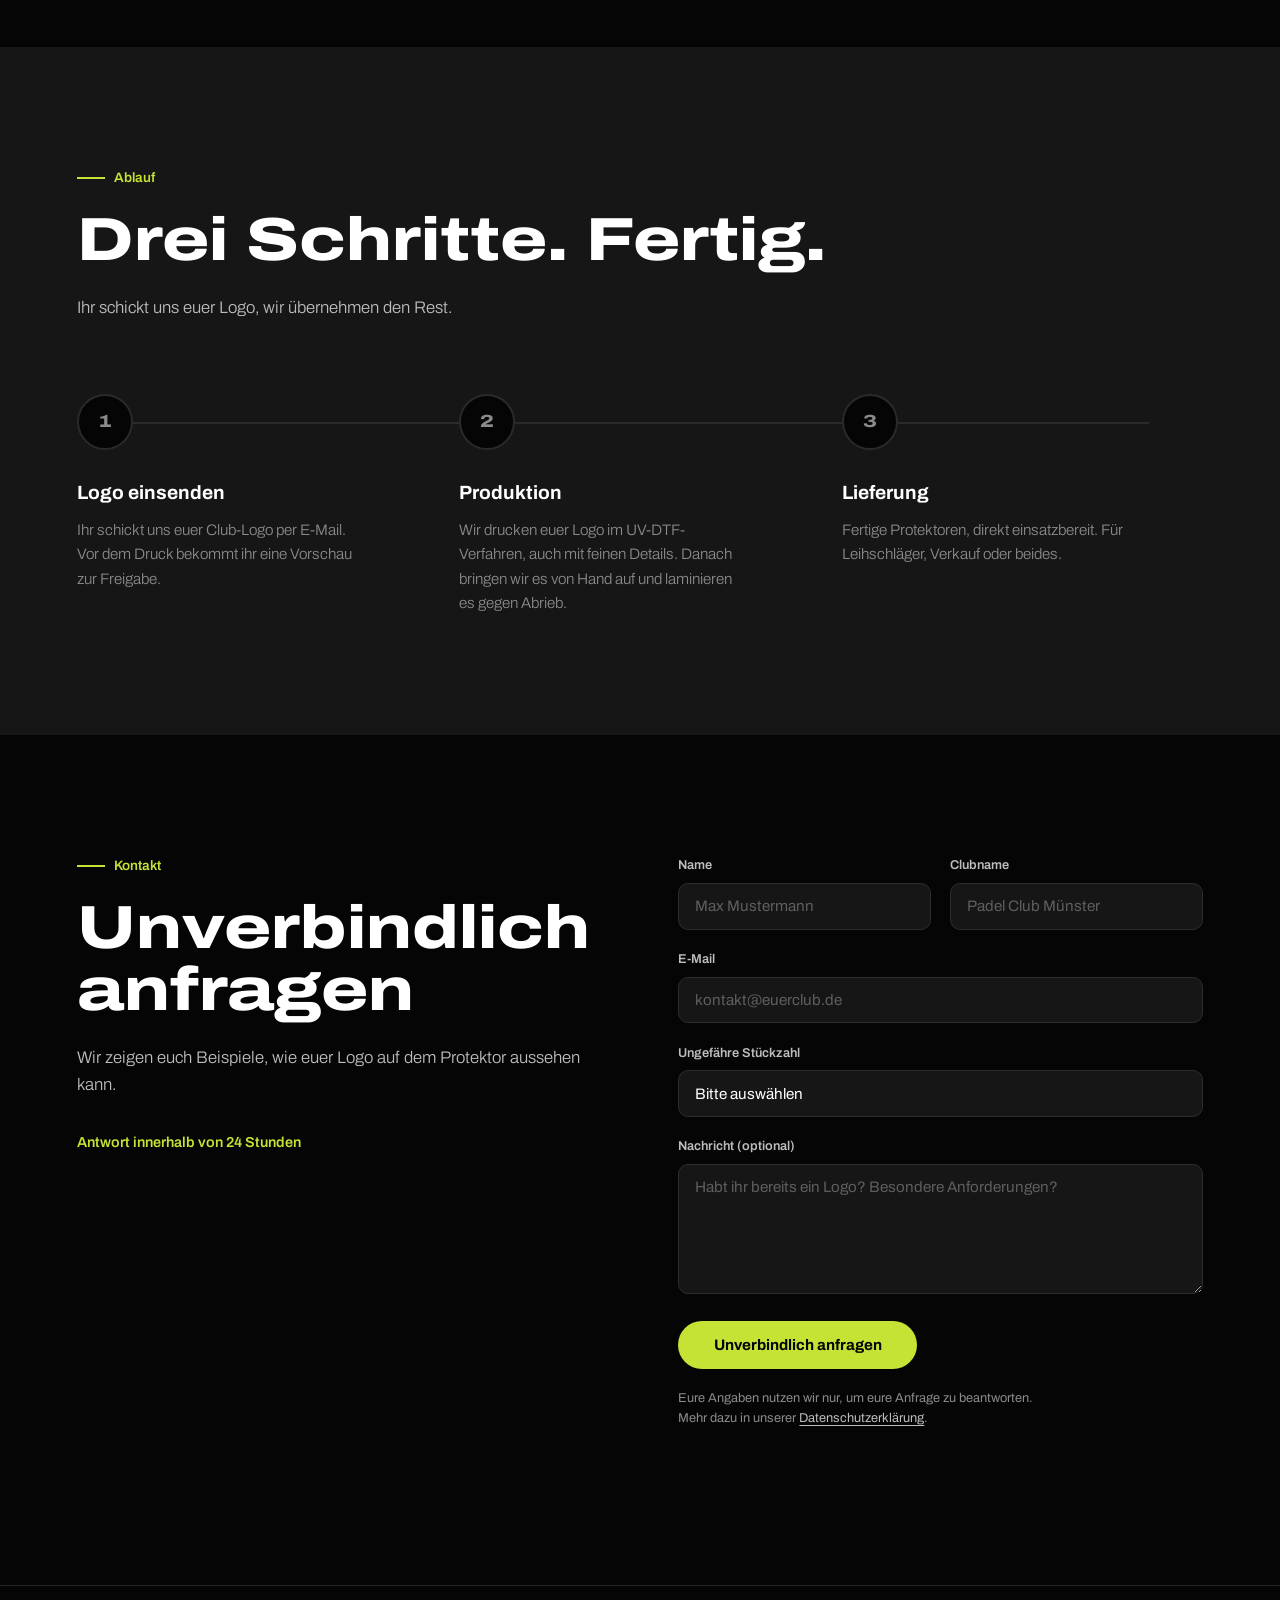
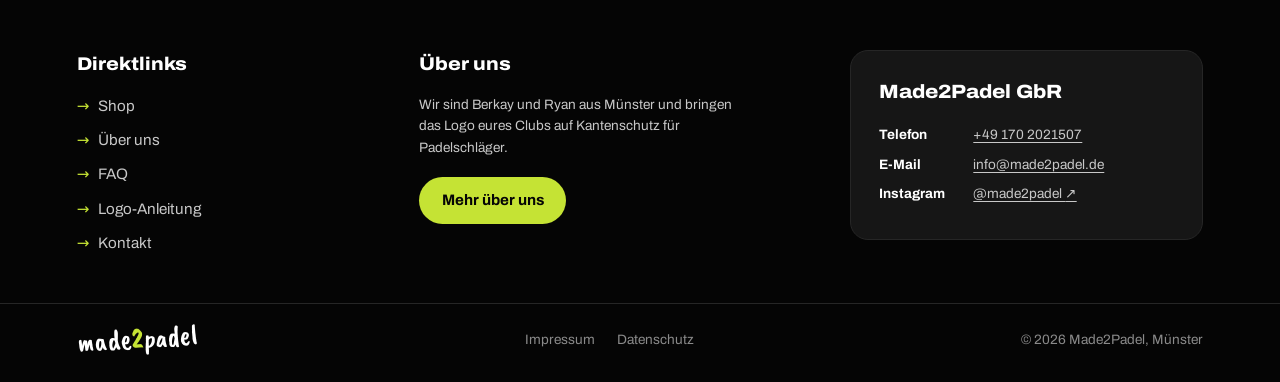
==== commit ccb8a33e: "Linkvorschau: Court-Foto mit Ball und Schriftzug made2padel Co-Authored-By: Claude Opus 5.5 <noreply" ====
--- a/index.html
+++ b/index.html
@@ -18,7 +18,7 @@
 <meta property="og:title" content="Made2Padel – Personalisierte Schlägerprotektoren">
 <meta property="og:description" content="Personalisierte Schlägerprotektoren mit eurem Club-Logo für Padelclubs. Robust, langlebig, ab 10 Stück. Aus Münster.">
 <meta property="og:url" content="https://made2padel.de/">
-<meta property="og:image" content="https://made2padel.de/img/og-made2padel.jpg?v=1">
+<meta property="og:image" content="https://made2padel.de/img/og-made2padel.jpg?v=3">
 <meta property="og:image:width" content="1200">
 <meta property="og:image:height" content="630">
 <meta property="og:image:alt" content="made2padel – Kantenschutz mit eurem Club-Logo">
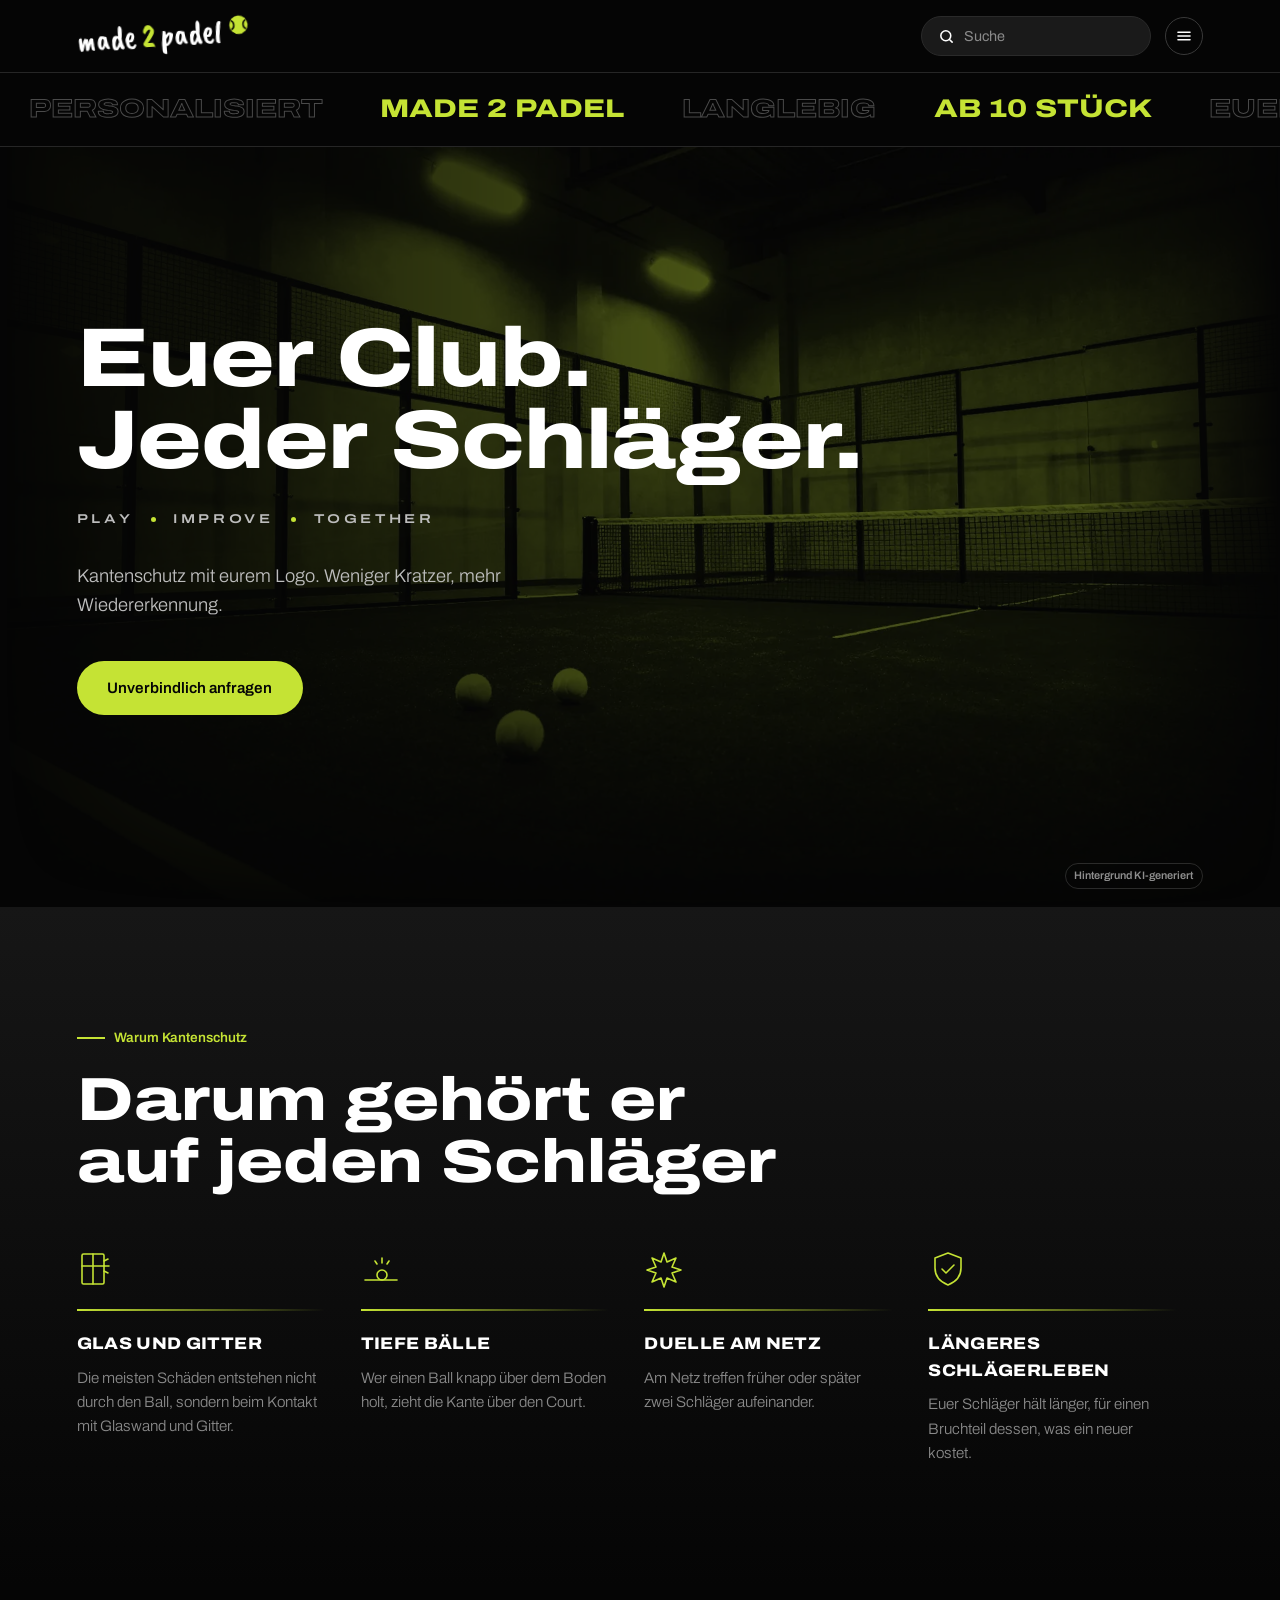
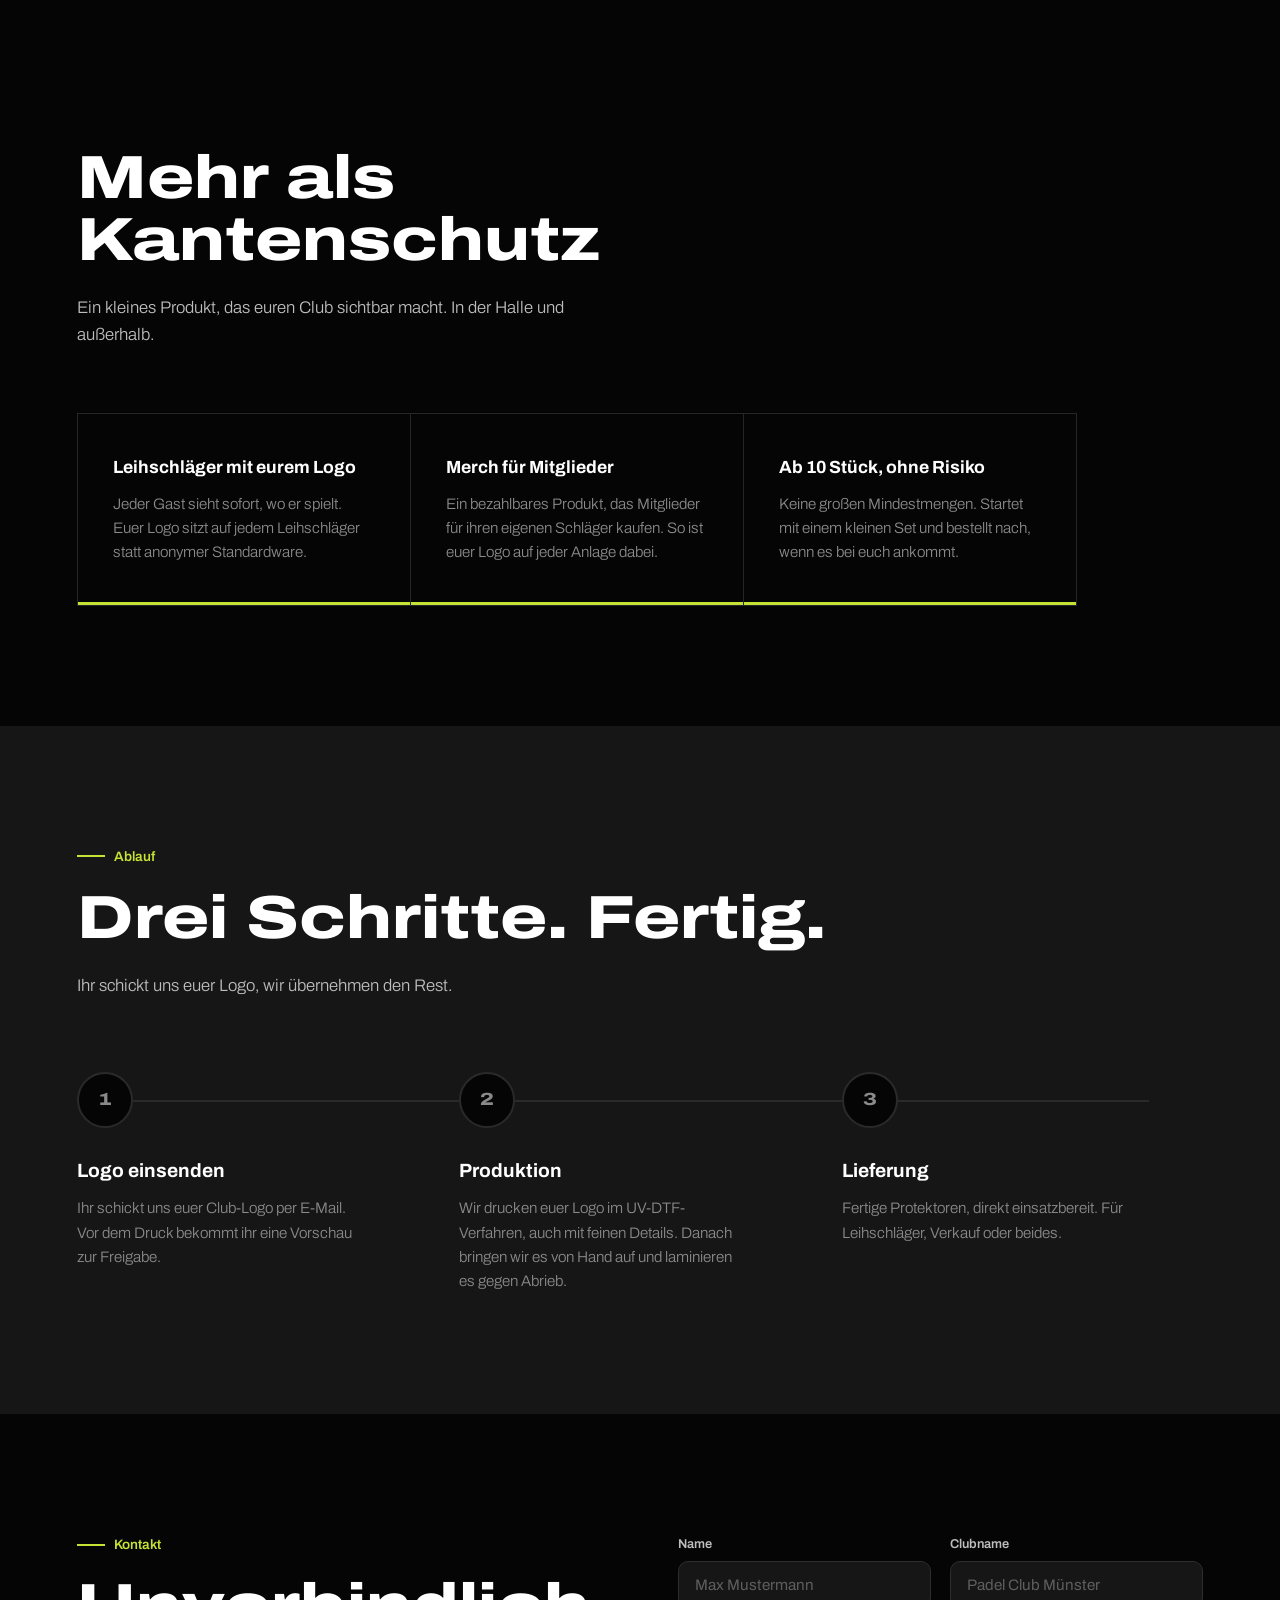
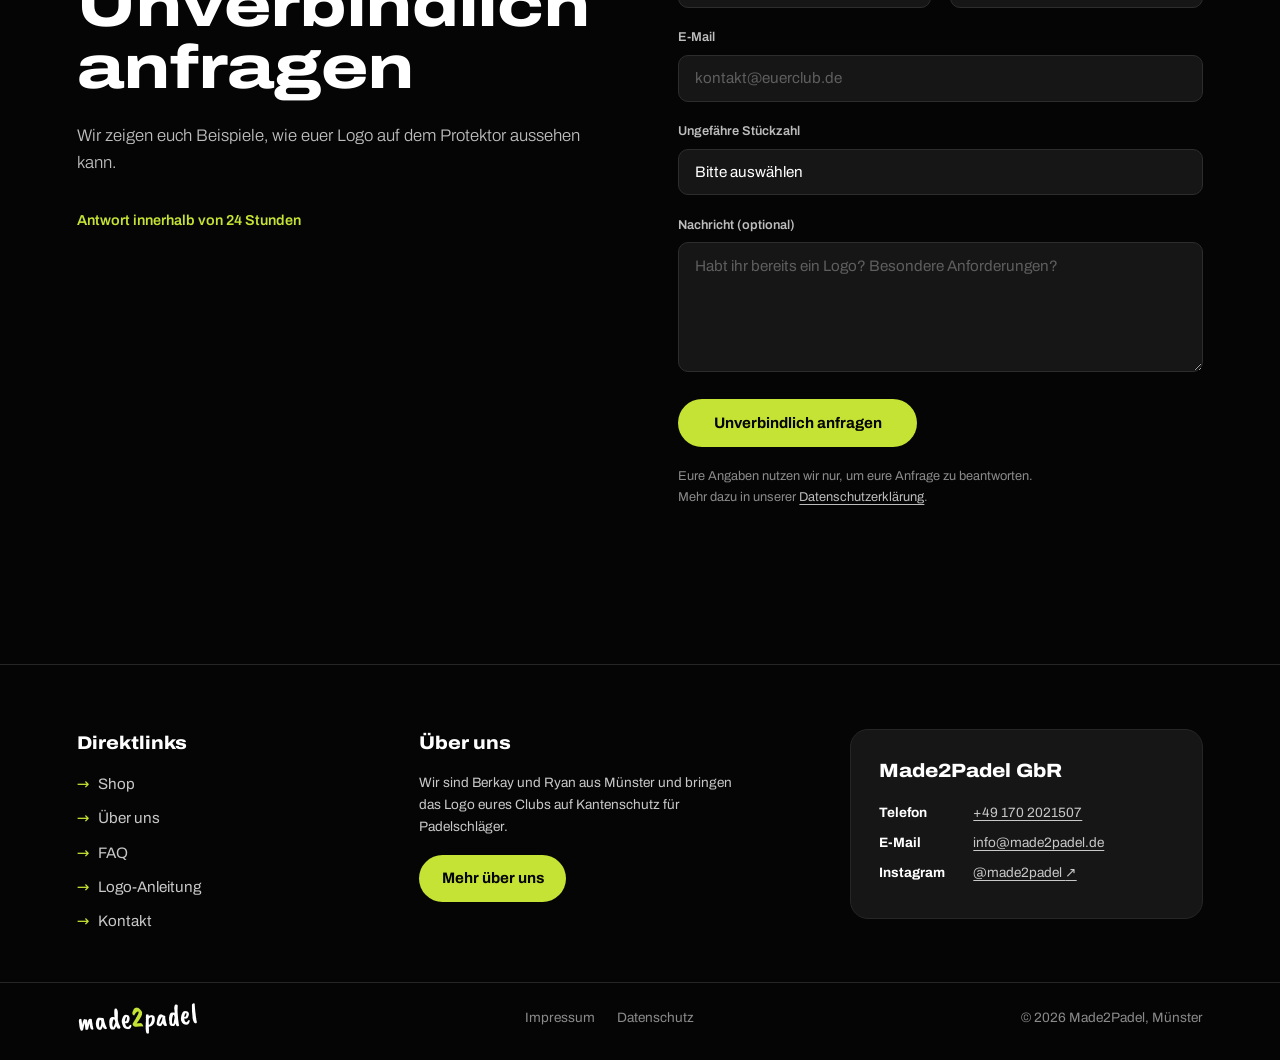
==== commit 158936b3: "Startseite: Abschnitt „Warum Kantenschutz“ mit vier Gründen Co-Authored-By: Claude Opus 5.5 <noreply" ====
--- a/index.html
+++ b/index.html
@@ -186,6 +186,16 @@
 .p-card.in::after { transform: scaleX(1); }
 .p-card h3 { font-size: 1.1rem; font-weight: 700; margin-bottom: .6rem; }
 .p-card p { color: var(--gray); font-size: .95rem; font-weight: 300; }
+
+/* ---------- Warum Kantenschutz ---------- */
+.why-prot { background: linear-gradient(180deg, var(--panel) 0%, var(--black) 100%); }
+.wp-grid { display: grid; grid-template-columns: repeat(4, 1fr); gap: 2.2rem; margin-top: 3.5rem; max-width: 1100px; }
+.wp-item svg { width: 40px; height: 40px; color: var(--lime); display: block; margin-bottom: 1.3rem; }
+.wp-item .wp-line { height: 2px; background: linear-gradient(90deg, var(--lime), rgba(197,227,52,0)); margin-bottom: 1.2rem; }
+.wp-item h3 { font-stretch: 112%; font-size: 1.05rem; font-weight: 800; text-transform: uppercase; letter-spacing: .02em; margin-bottom: .5rem; }
+.wp-item p { color: var(--gray); font-size: .95rem; font-weight: 300; }
+@media (max-width: 1000px) { .wp-grid { grid-template-columns: repeat(2, 1fr); } }
+@media (max-width: 560px) { .wp-grid { grid-template-columns: 1fr; gap: 1.8rem; } }
 
 /* ---------- Steps ---------- */
 .steps { position: relative; margin-top: 4.5rem; display: grid; grid-template-columns: repeat(3, 1fr); gap: 3rem; max-width: 1100px; }
@@ -457,6 +467,26 @@
   <span class="ai-tag" role="note" aria-label="Hinweis: Das Hintergrundbild ist KI-generiert">Hintergrund KI-generiert</span>
 </header>
 
+<!-- WARUM KANTENSCHUTZ -->
+<section class="block why-prot" id="warum-kantenschutz">
+  <div class="kicker reveal">Warum Kantenschutz</div>
+  <h2 class="title reveal"><span class="mask"><span>Darum gehört er</span></span><span class="mask"><span style="--d:.1s">auf jeden Schläger</span></span></h2>
+  <div class="wp-grid">
+    <div class="wp-item reveal" style="--d:0s">
+      <svg viewBox="0 0 40 40" fill="none" stroke="currentColor" stroke-width="1.6" stroke-linecap="round" stroke-linejoin="round" aria-hidden="true"><rect x="5" y="5" width="22" height="30" rx="1.5"/><path d="M5 17h22M16 5v30"/><path d="M27 12l4-2M27 17h5M27 22l4 2"/></svg>
+      <div class="wp-line"></div><h3>Glas und Gitter</h3><p>Die meisten Schäden entstehen nicht durch den Ball, sondern beim Kontakt mit Glaswand und Gitter.</p></div>
+    <div class="wp-item reveal" style="--d:.1s">
+      <svg viewBox="0 0 40 40" fill="none" stroke="currentColor" stroke-width="1.6" stroke-linecap="round" stroke-linejoin="round" aria-hidden="true"><path d="M4 31h32"/><circle cx="21" cy="26" r="5"/><path d="M21 9v5M14 12l2 3M28 12l-2 3"/></svg>
+      <div class="wp-line"></div><h3>Tiefe Bälle</h3><p>Wer einen Ball knapp über dem Boden holt, zieht die Kante über den Court.</p></div>
+    <div class="wp-item reveal" style="--d:.2s">
+      <svg viewBox="0 0 40 40" fill="none" stroke="currentColor" stroke-width="1.6" stroke-linecap="round" stroke-linejoin="round" aria-hidden="true"><path d="M20 4l3 9 9-4-4 9 9 3-9 3 4 9-9-4-3 9-3-9-9 4 4-9-9-3 9-3-4-9 9 4z"/></svg>
+      <div class="wp-line"></div><h3>Duelle am Netz</h3><p>Am Netz treffen früher oder später zwei Schläger aufeinander.</p></div>
+    <div class="wp-item reveal" style="--d:.3s">
+      <svg viewBox="0 0 40 40" fill="none" stroke="currentColor" stroke-width="1.6" stroke-linecap="round" stroke-linejoin="round" aria-hidden="true"><path d="M20 4l13 5v10c0 8-5.5 14-13 17C12.5 33 7 27 7 19V9z"/><path d="M14 20l4 4 8-8"/></svg>
+      <div class="wp-line"></div><h3>Längeres Schlägerleben</h3><p>Euer Schläger hält länger, für einen Bruchteil dessen, was ein neuer kostet.</p></div>
+  </div>
+</section>
+
 <!-- WARUM -->
 <section class="block" id="vorteile">
   <div class="kicker reveal">Warum Made2Padel</div>
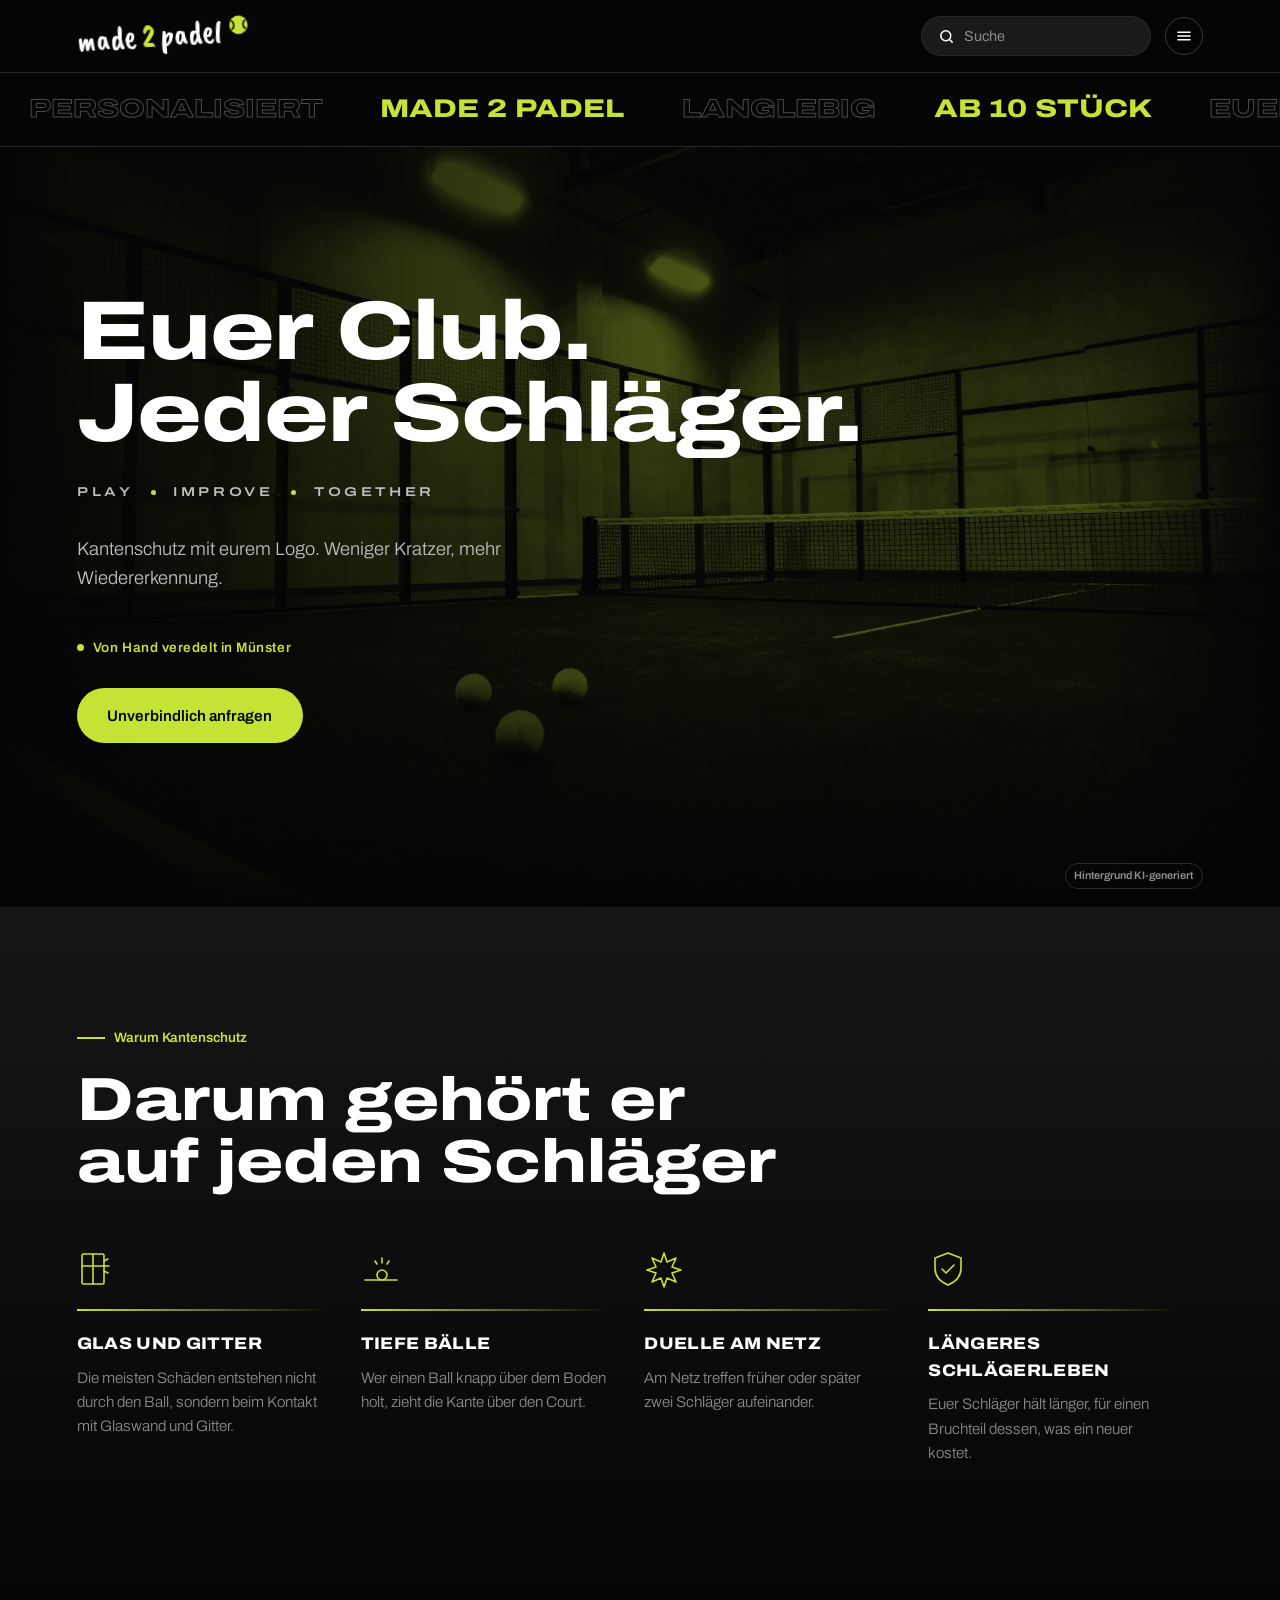
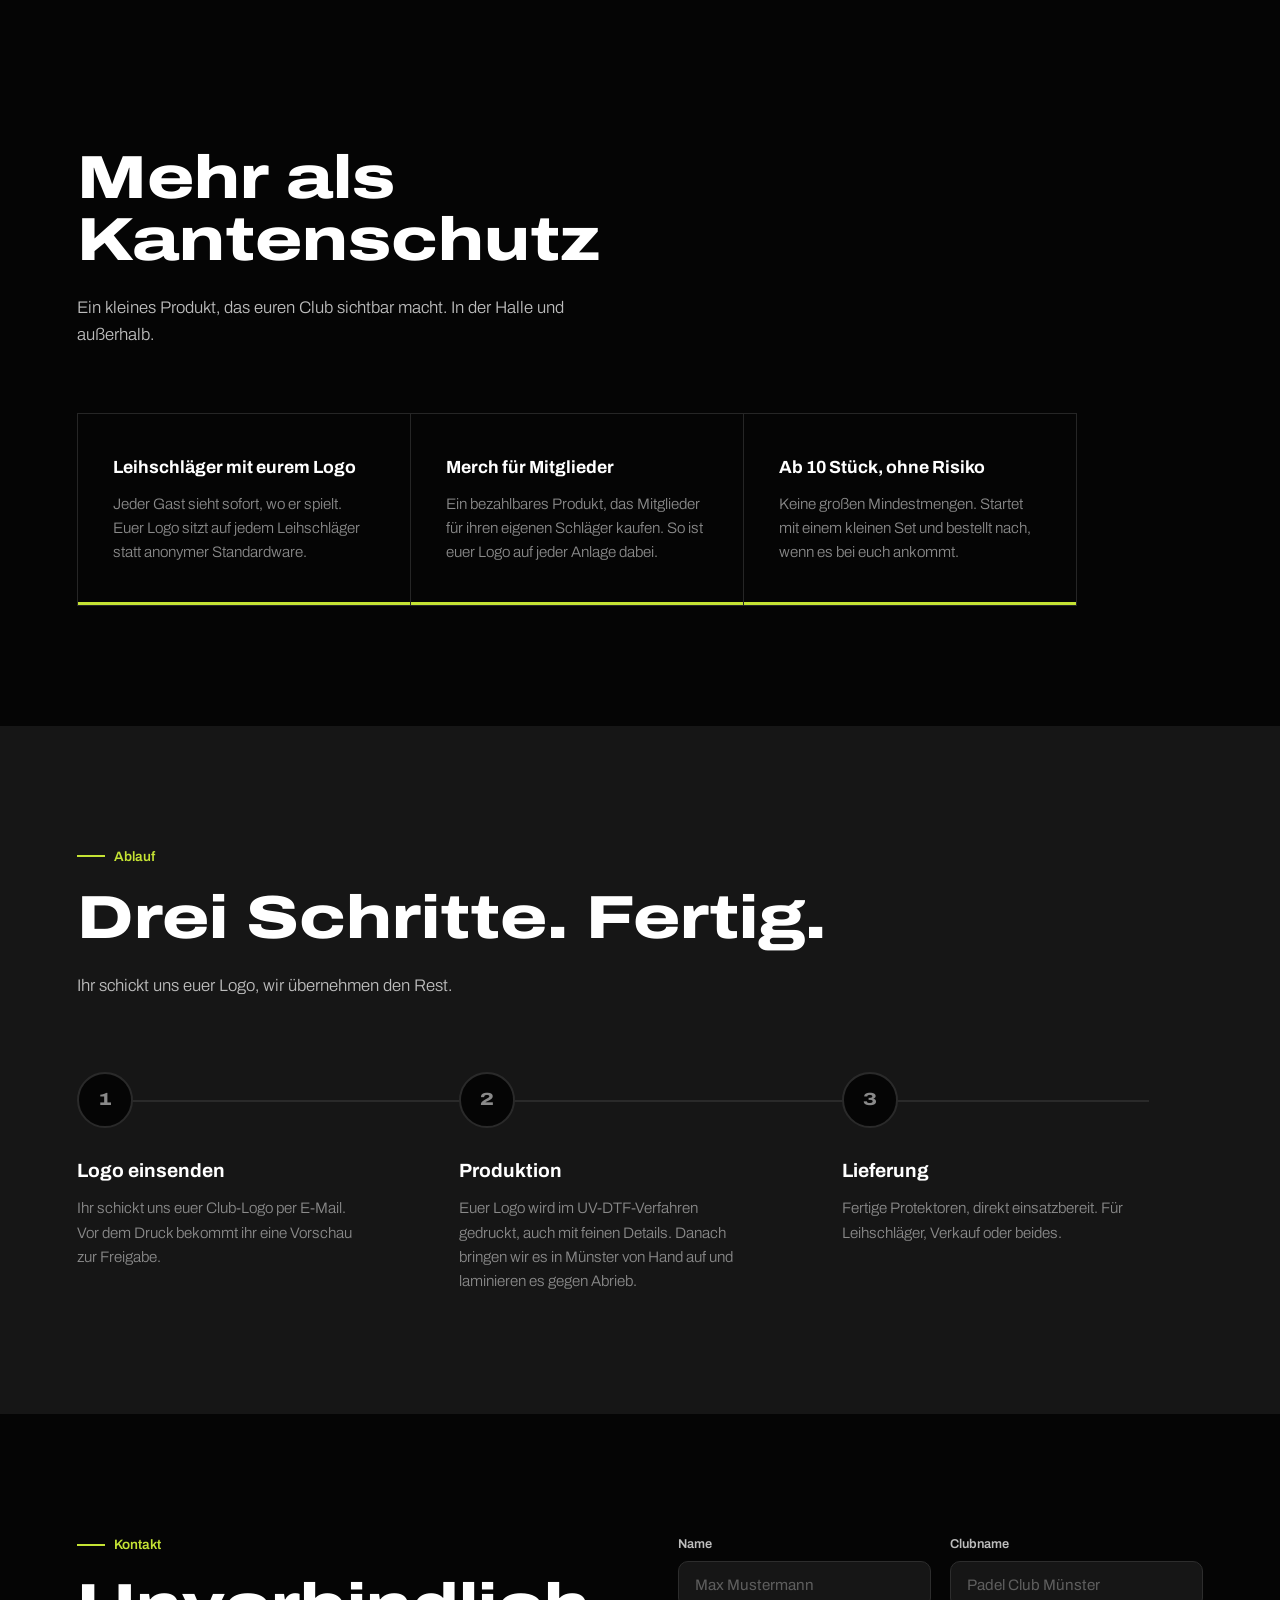
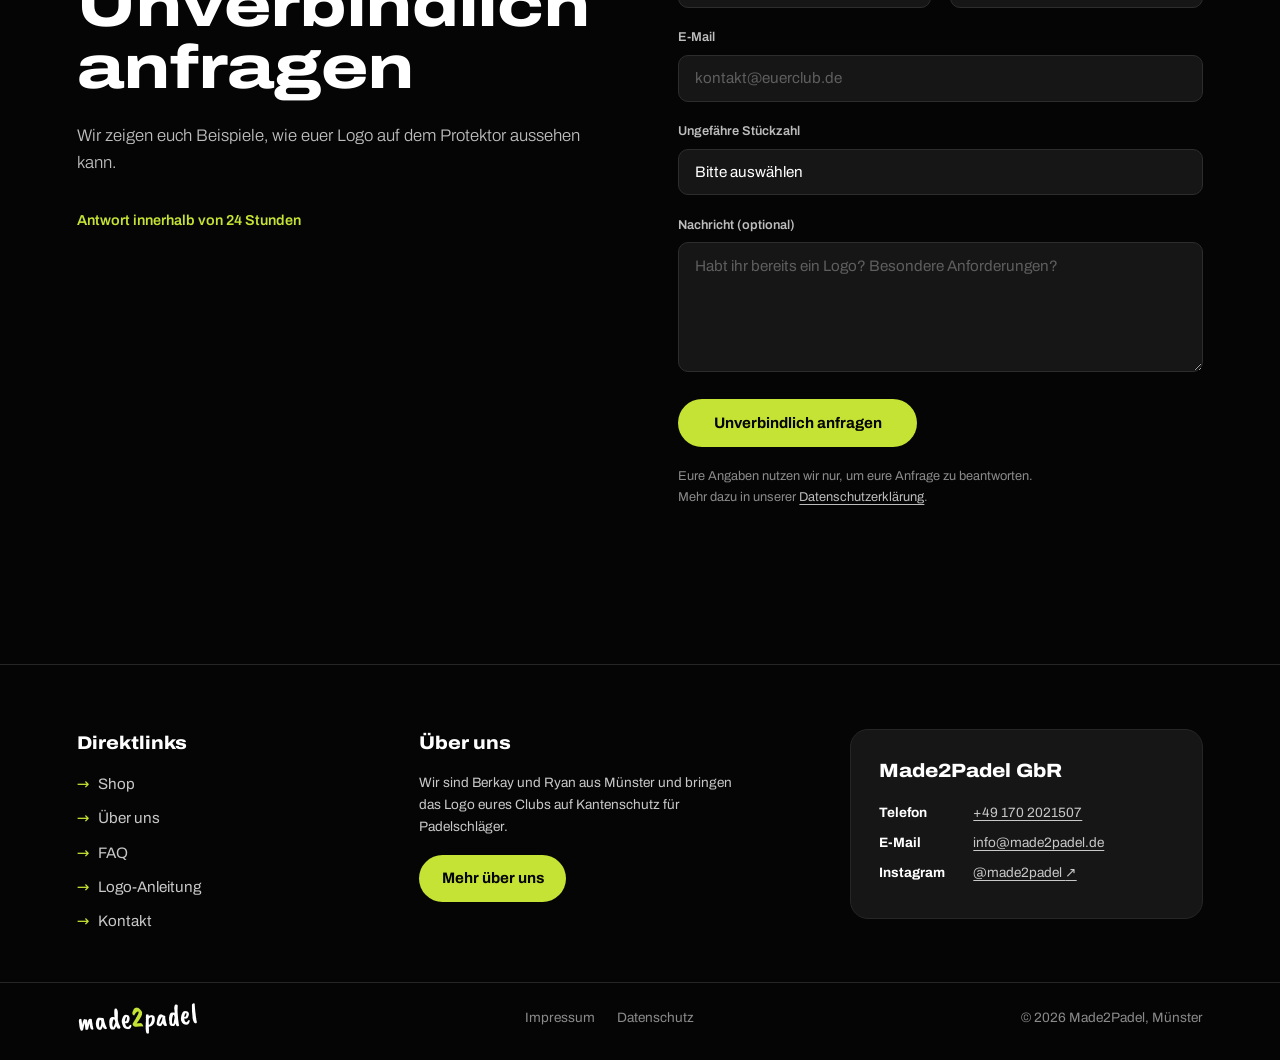
==== commit 38f3d62b: "„Veredelt in Münster“: Hero, Laufband, Ablauf-Text korrigiert, neue FAQ zur Herstellung Co-Authored-" ====
--- a/index.html
+++ b/index.html
@@ -186,6 +186,9 @@
 .p-card.in::after { transform: scaleX(1); }
 .p-card h3 { font-size: 1.1rem; font-weight: 700; margin-bottom: .6rem; }
 .p-card p { color: var(--gray); font-size: .95rem; font-weight: 300; }
+
+.hero .hero-note { display: inline-flex; animation-delay: 1.2s; font-weight: 600; align-items: center; gap: .55rem; margin-top: -.6rem; margin-bottom: 1.8rem; font-size: .85rem; font-weight: 600; letter-spacing: .04em; color: var(--lime); }
+.hero .hero-note span { width: 7px; height: 7px; border-radius: 50%; background: var(--lime); display: inline-block; }
 
 /* ---------- Warum Kantenschutz ---------- */
 .why-prot { background: linear-gradient(180deg, var(--panel) 0%, var(--black) 100%); }
@@ -443,8 +446,8 @@
 <!-- MARQUEE -->
 <div class="marquee" aria-hidden="true">
   <div class="marquee-track">
-    <span>PERSONALISIERT</span><span class="fill">MADE 2 PADEL</span><span>LANGLEBIG</span><span class="fill">AB 10 STÜCK</span><span>EUER LOGO</span><span class="fill">PERSONALISIERT</span><span>MADE 2 PADEL</span><span class="fill">LANGLEBIG</span><span>AB 10 STÜCK</span><span class="fill">EUER LOGO</span>
-    <span>PERSONALISIERT</span><span class="fill">MADE 2 PADEL</span><span>LANGLEBIG</span><span class="fill">AB 10 STÜCK</span><span>EUER LOGO</span><span class="fill">PERSONALISIERT</span><span>MADE 2 PADEL</span><span class="fill">LANGLEBIG</span><span>AB 10 STÜCK</span><span class="fill">EUER LOGO</span>
+    <span>PERSONALISIERT</span><span class="fill">MADE 2 PADEL</span><span>LANGLEBIG</span><span class="fill">AB 10 STÜCK</span><span>EUER LOGO</span><span class="fill">VEREDELT IN MÜNSTER</span><span>PERSONALISIERT</span><span class="fill">MADE 2 PADEL</span><span>LANGLEBIG</span><span class="fill">AB 10 STÜCK</span><span>EUER LOGO</span><span class="fill">VEREDELT IN MÜNSTER</span>
+    <span>PERSONALISIERT</span><span class="fill">MADE 2 PADEL</span><span>LANGLEBIG</span><span class="fill">AB 10 STÜCK</span><span>EUER LOGO</span><span class="fill">VEREDELT IN MÜNSTER</span><span>PERSONALISIERT</span><span class="fill">MADE 2 PADEL</span><span>LANGLEBIG</span><span class="fill">AB 10 STÜCK</span><span>EUER LOGO</span><span class="fill">VEREDELT IN MÜNSTER</span>
   </div>
 </div>
 
@@ -459,6 +462,7 @@
       <span>PLAY</span><span class="dot"></span><span>IMPROVE</span><span class="dot"></span><span>TOGETHER</span>
     </div>
     <p>Kantenschutz mit eurem Logo. Weniger Kratzer, mehr Wiedererkennung.</p>
+    <p class="hero-note"><span aria-hidden="true"></span>Von Hand veredelt in Münster</p>
     <div class="hero-actions">
       <a href="#kontakt" class="btn btn-lime">Unverbindlich anfragen</a>
     </div>
@@ -507,7 +511,7 @@
   <div class="steps" id="steps">
     <div class="steps-line"><b id="stepsFill"></b></div>
     <div class="step-item"><div class="step-num">1</div><h3>Logo einsenden</h3><p>Ihr schickt uns euer Club-Logo per E-Mail. Vor dem Druck bekommt ihr eine Vorschau zur Freigabe.</p></div>
-    <div class="step-item"><div class="step-num">2</div><h3>Produktion</h3><p>Wir drucken euer Logo im UV-DTF-Verfahren, auch mit feinen Details. Danach bringen wir es von Hand auf und laminieren es gegen Abrieb.</p></div>
+    <div class="step-item"><div class="step-num">2</div><h3>Produktion</h3><p>Euer Logo wird im UV-DTF-Verfahren gedruckt, auch mit feinen Details. Danach bringen wir es in Münster von Hand auf und laminieren es gegen Abrieb.</p></div>
     <div class="step-item"><div class="step-num">3</div><h3>Lieferung</h3><p>Fertige Protektoren, direkt einsatzbereit. Für Leihschläger, Verkauf oder beides.</p></div>
   </div>
 </section>
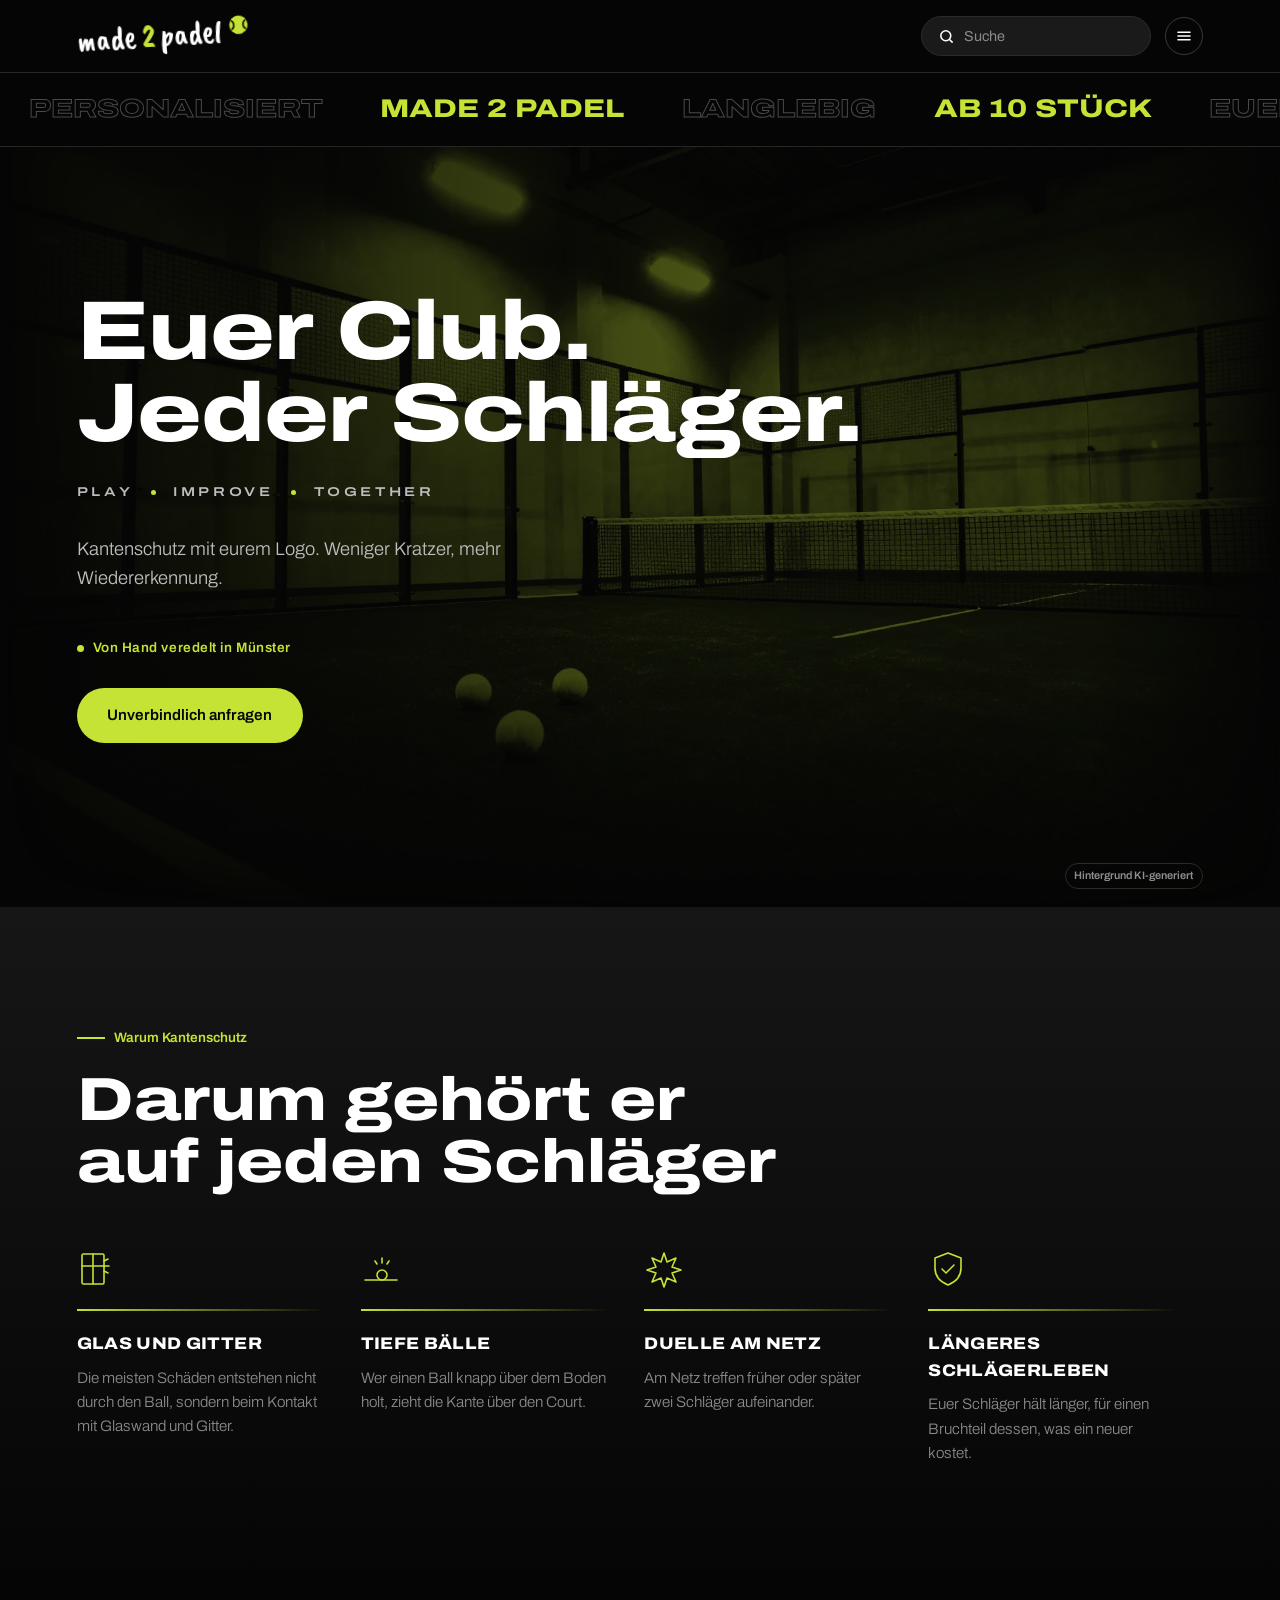
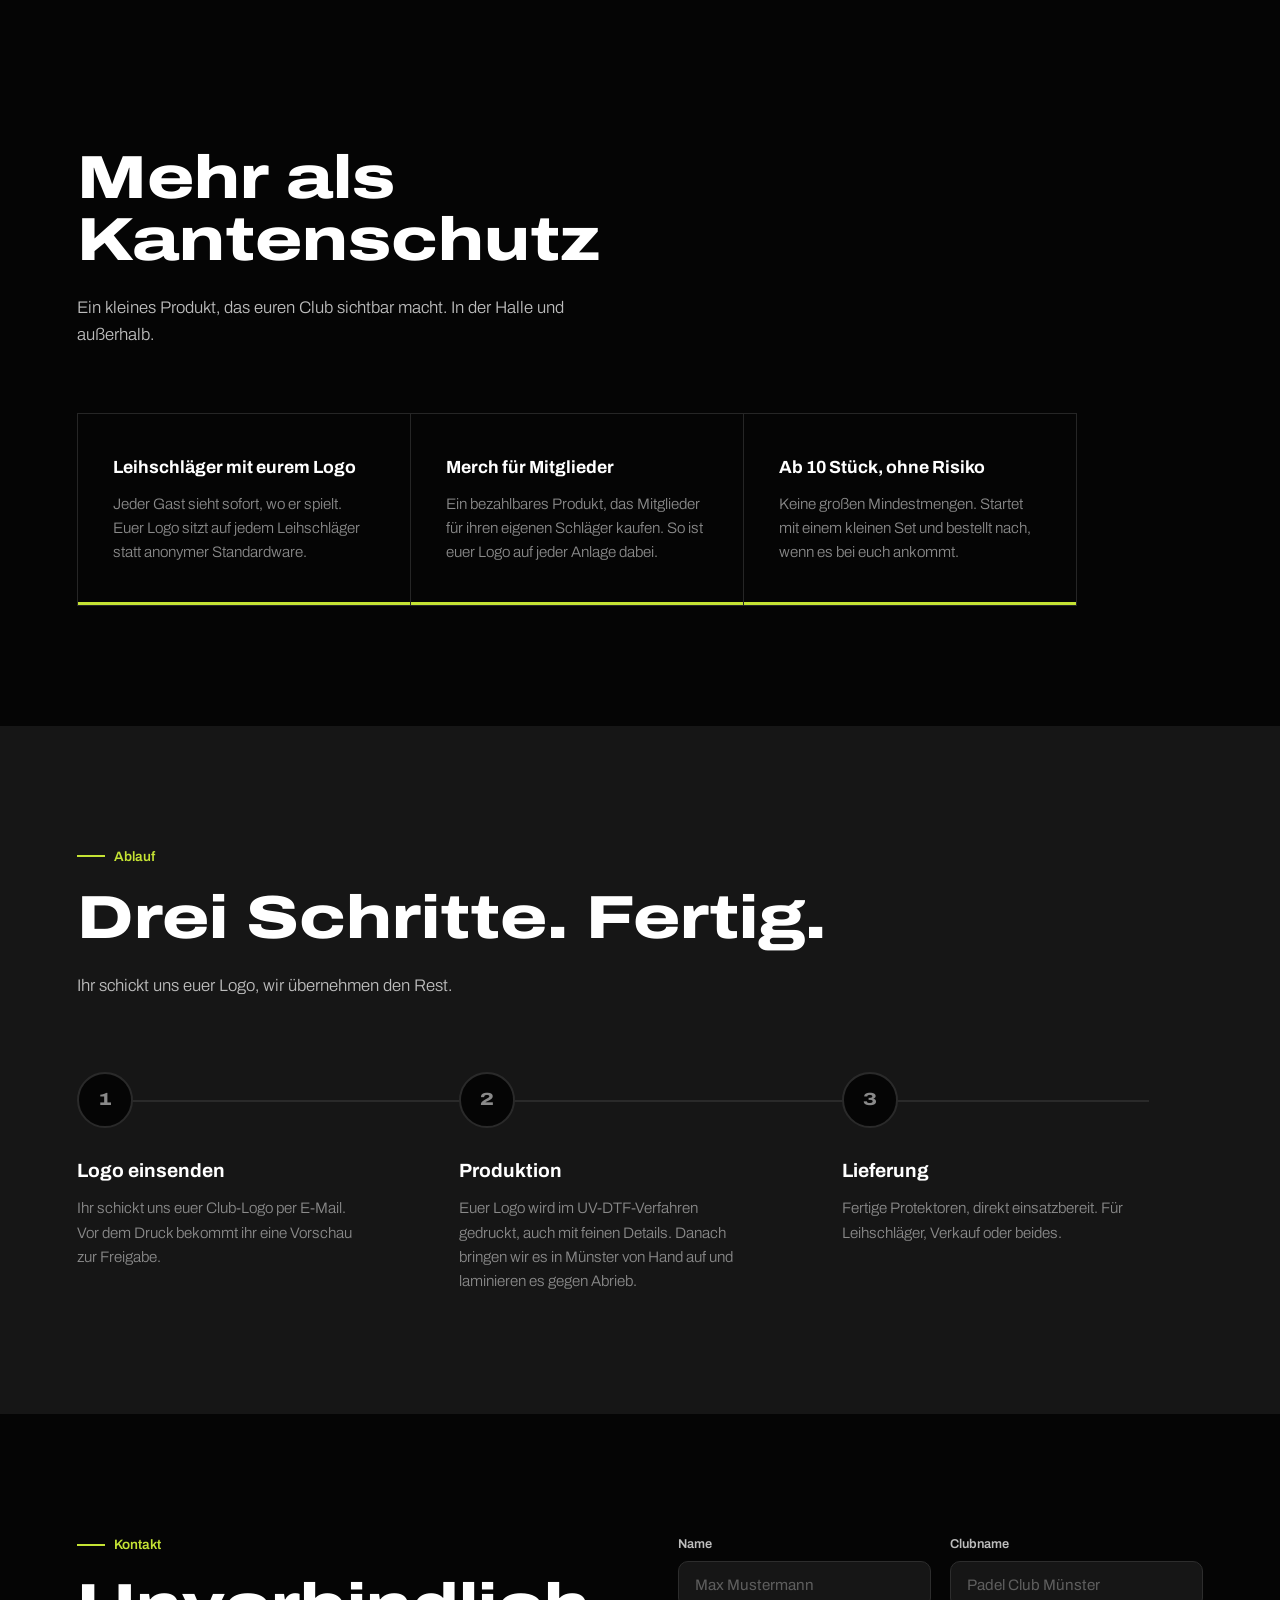
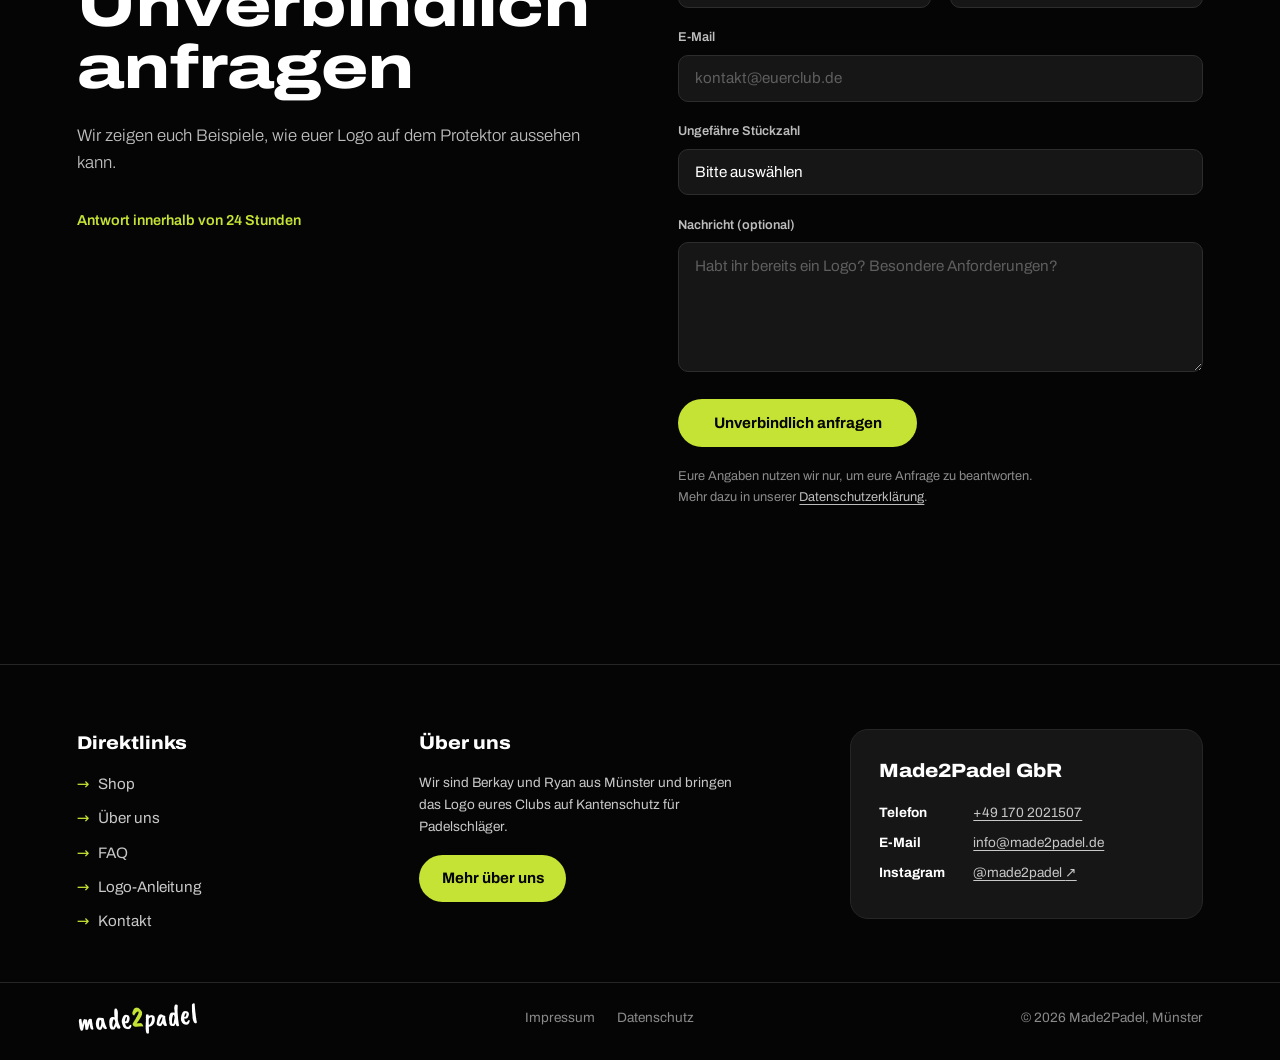
==== commit bd7f7131: "Sicherheit: Content-Security-Policy und Referrer-Policy auf allen Seiten - CSP als meta-Tag: nur eig" ====
--- a/index.html
+++ b/index.html
@@ -3,6 +3,8 @@
 <head>
 <meta charset="UTF-8">
 <meta name="viewport" content="width=device-width, initial-scale=1, viewport-fit=cover">
+<meta http-equiv="Content-Security-Policy" content="default-src 'self'; script-src 'self' 'unsafe-inline'; style-src 'self' 'unsafe-inline'; img-src 'self' data:; font-src 'self' data:; connect-src 'self' https://formspree.io; form-action 'self' https://formspree.io; base-uri 'self'; object-src 'none'; upgrade-insecure-requests">
+<meta name="referrer" content="strict-origin-when-cross-origin">
 <link rel="icon" href="/favicon.ico?v=3" sizes="any">
 <link rel="icon" href="/favicon-32.png?v=3" type="image/png" sizes="32x32">
 <link rel="icon" href="/favicon-192.png?v=3" type="image/png" sizes="192x192">
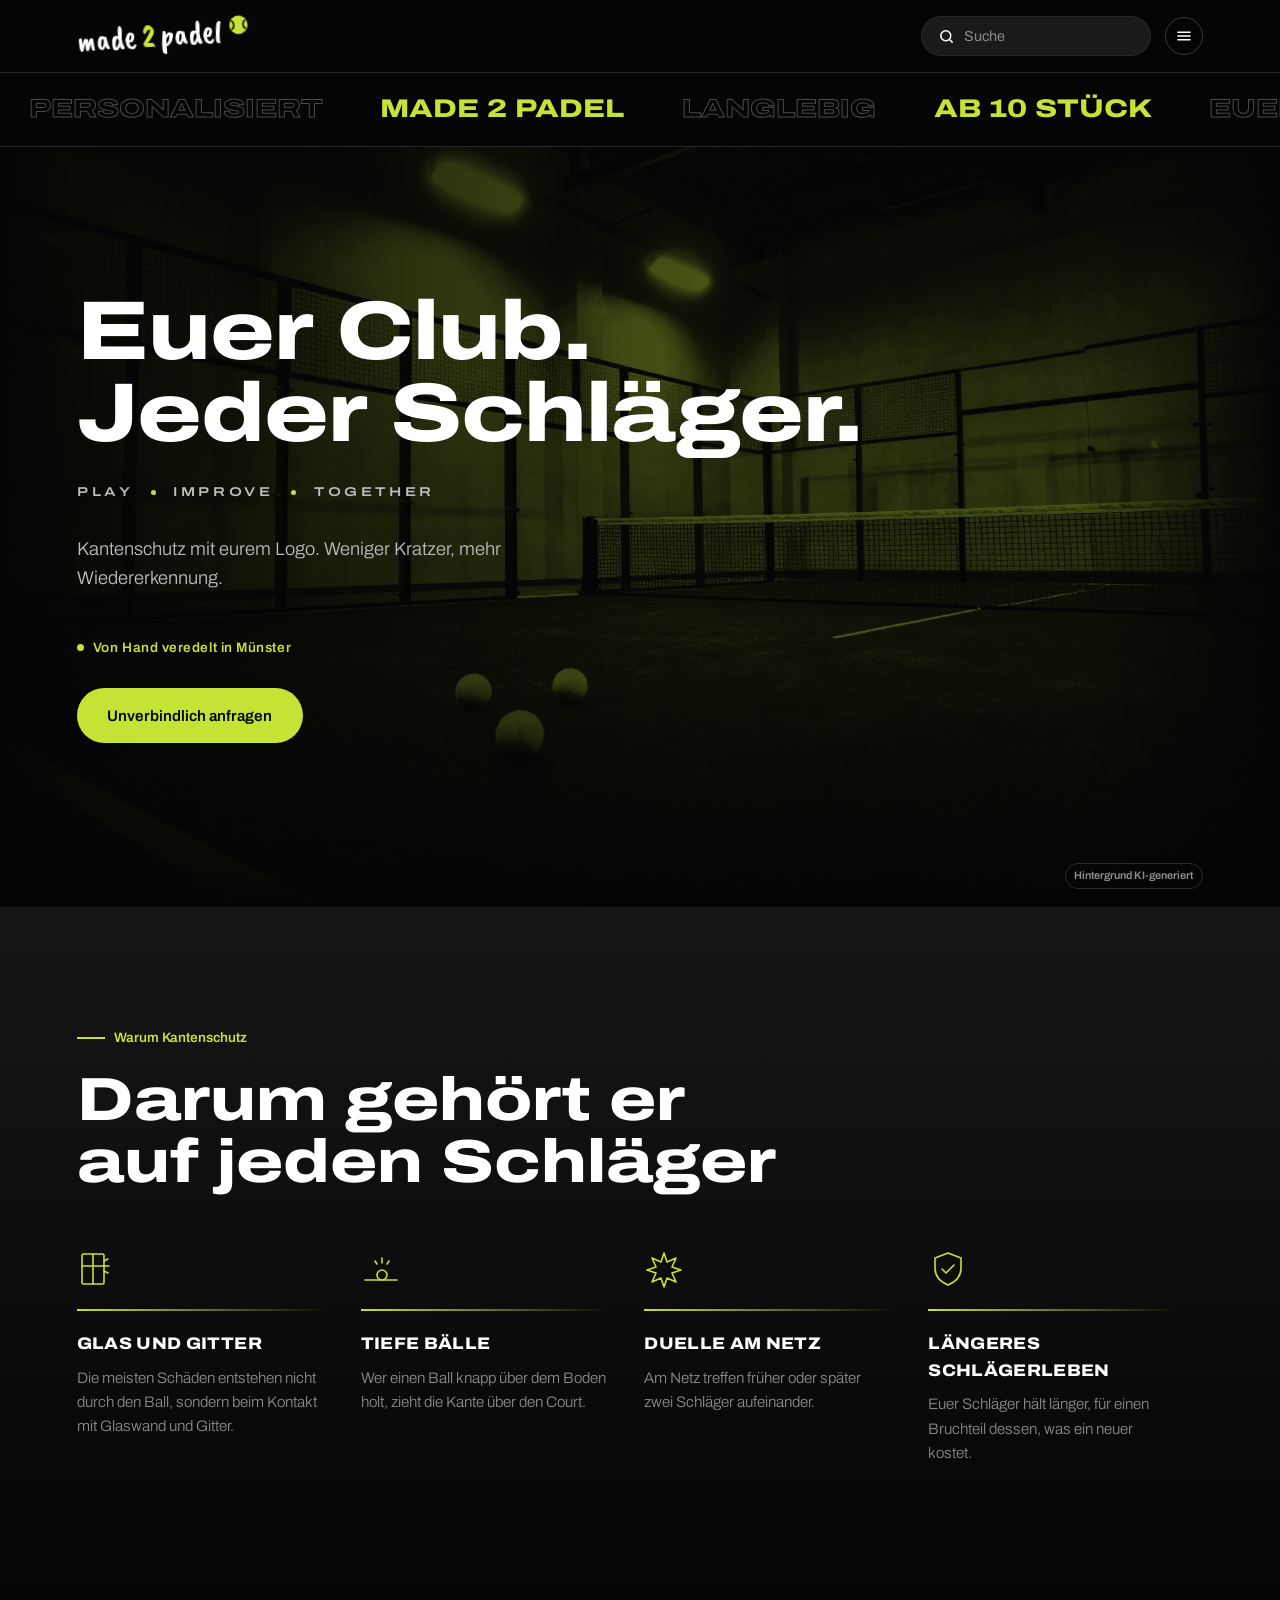
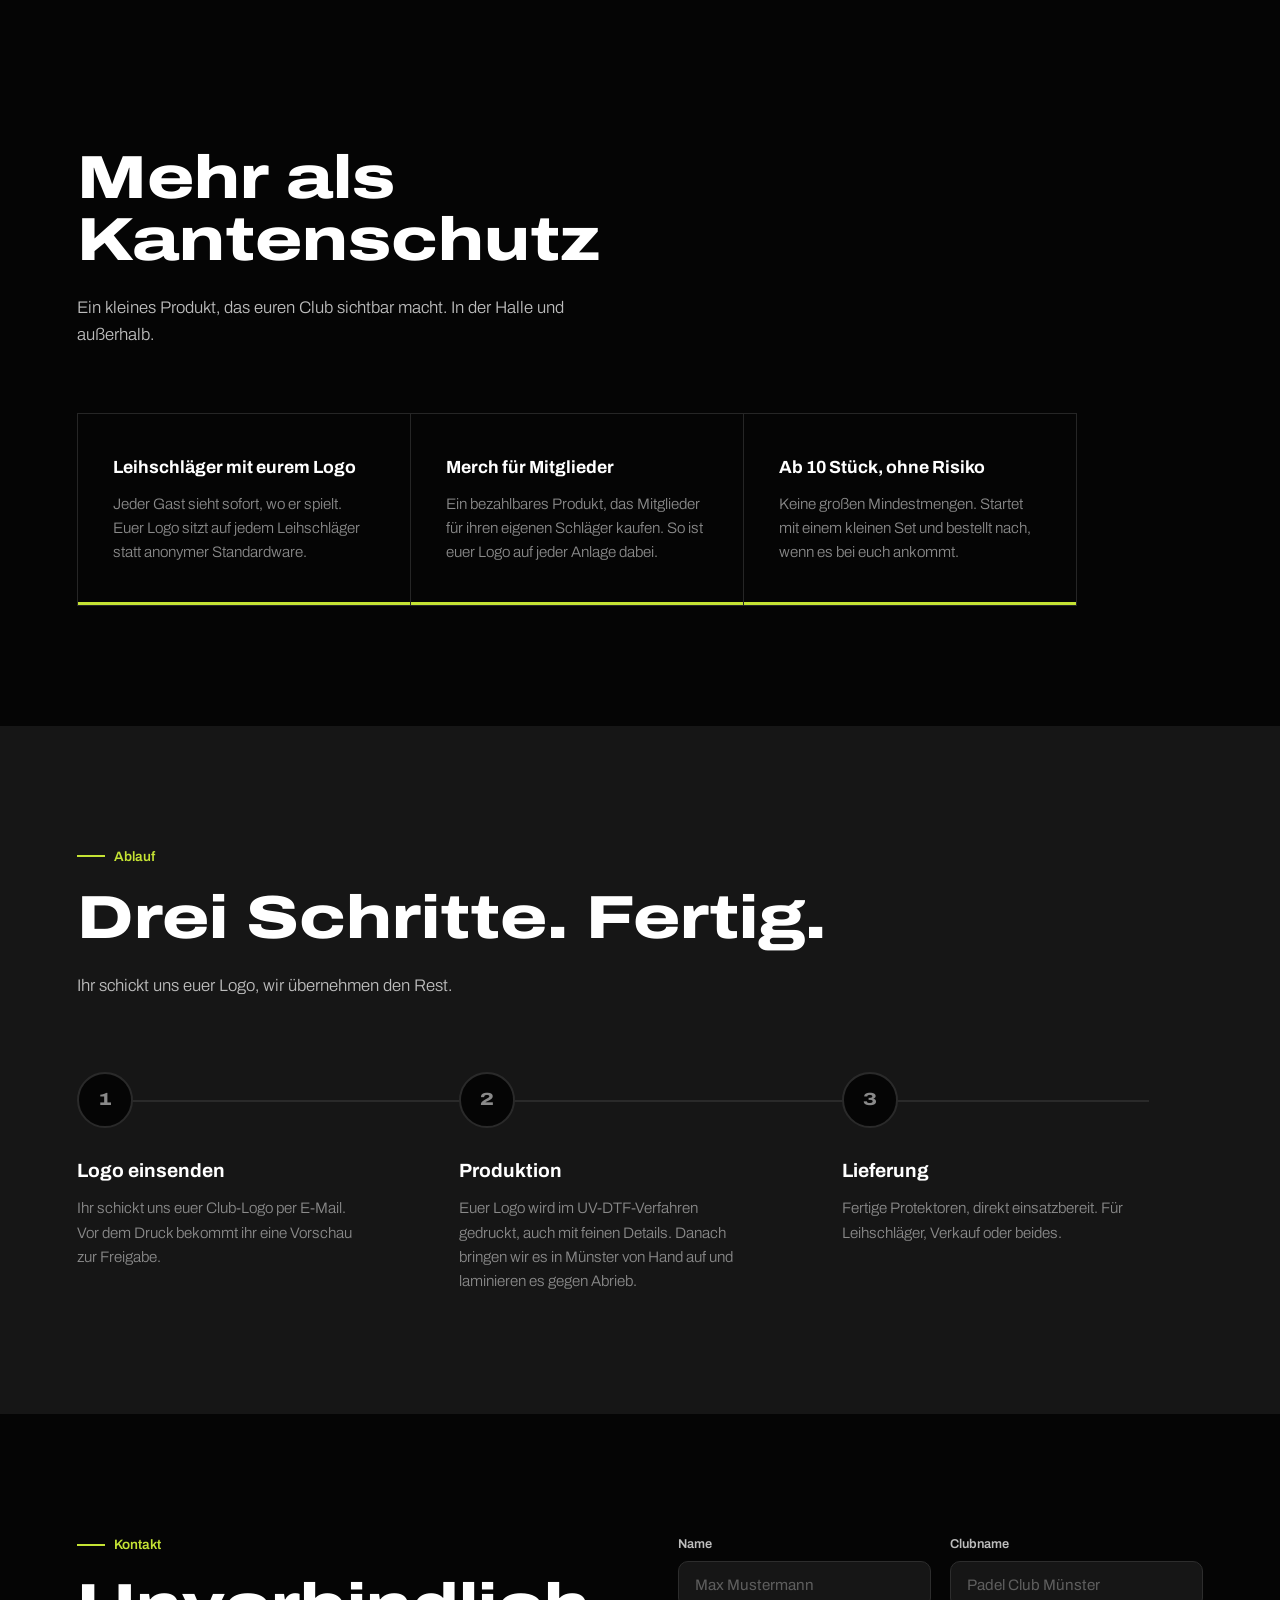
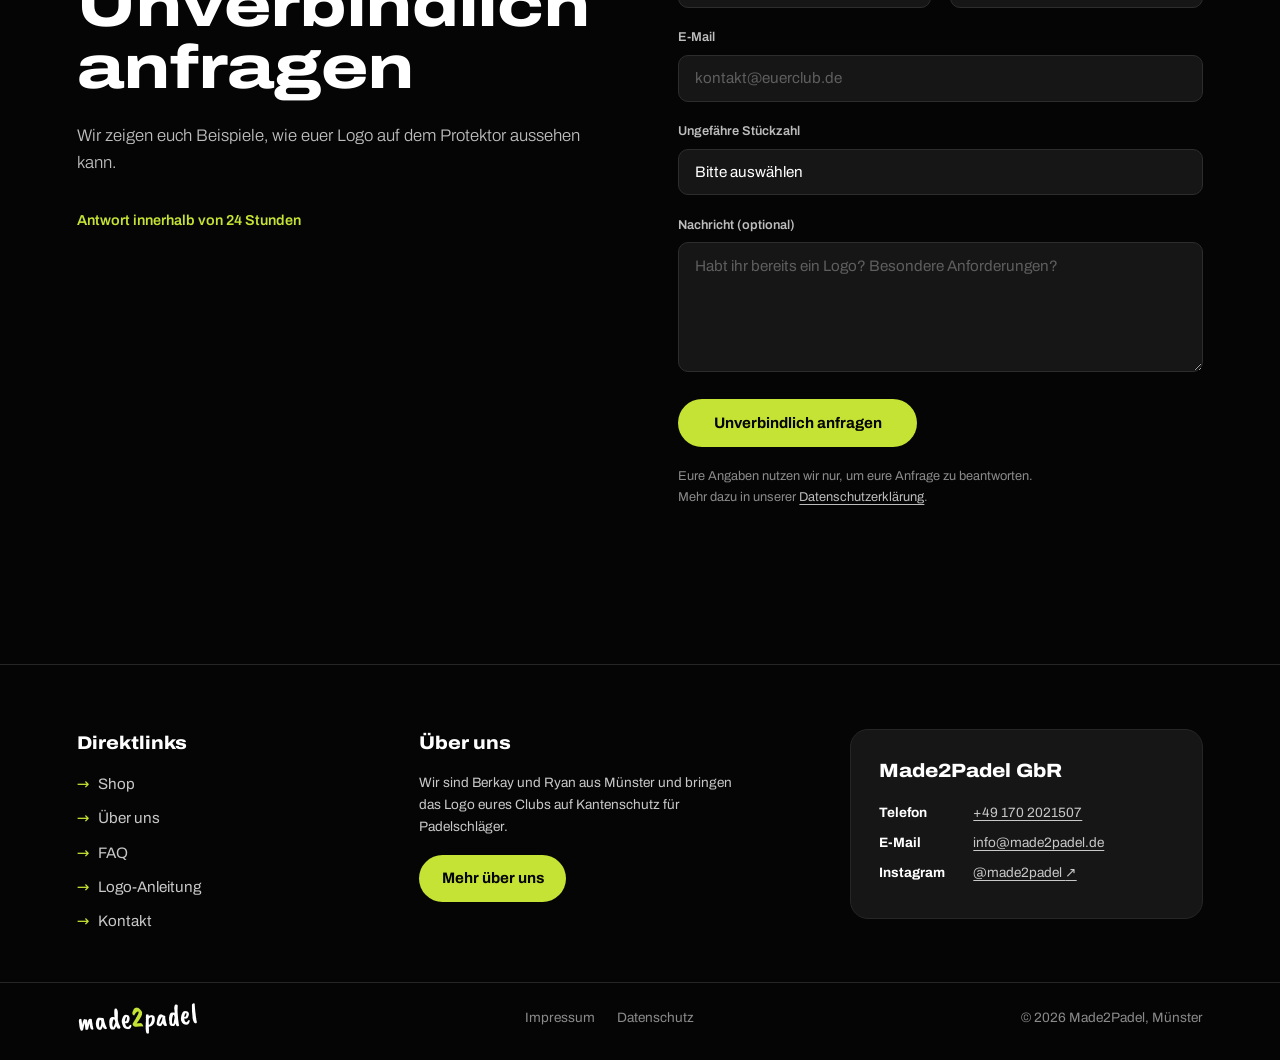
==== commit 3e07271f: "Barrierefreiheit: Fokus in Fenstern halten, Formularfehler, Überschriften - Shop: Konfigurator und A" ====
--- a/index.html
+++ b/index.html
@@ -454,6 +454,7 @@
 </div>
 
 <!-- HERO -->
+<main id="inhalt">
 <header class="hero" id="top">
   <div>
     <h1>
@@ -571,6 +572,8 @@
   </div>
 </section>
 
+</main>
+
 <footer class="site-footer">
   <div class="ft-grid">
     <div class="ft-col" role="navigation" aria-label="Direktlinks">
@@ -679,7 +682,7 @@
   onScroll();
 })();
 </script>
-<script src="/search.js?v=3" defer></script>
-<script src="/site.js?v=3" defer></script>
+<script src="/search.js?v=4" defer></script>
+<script src="/site.js?v=4" defer></script>
 </body>
 </html>
